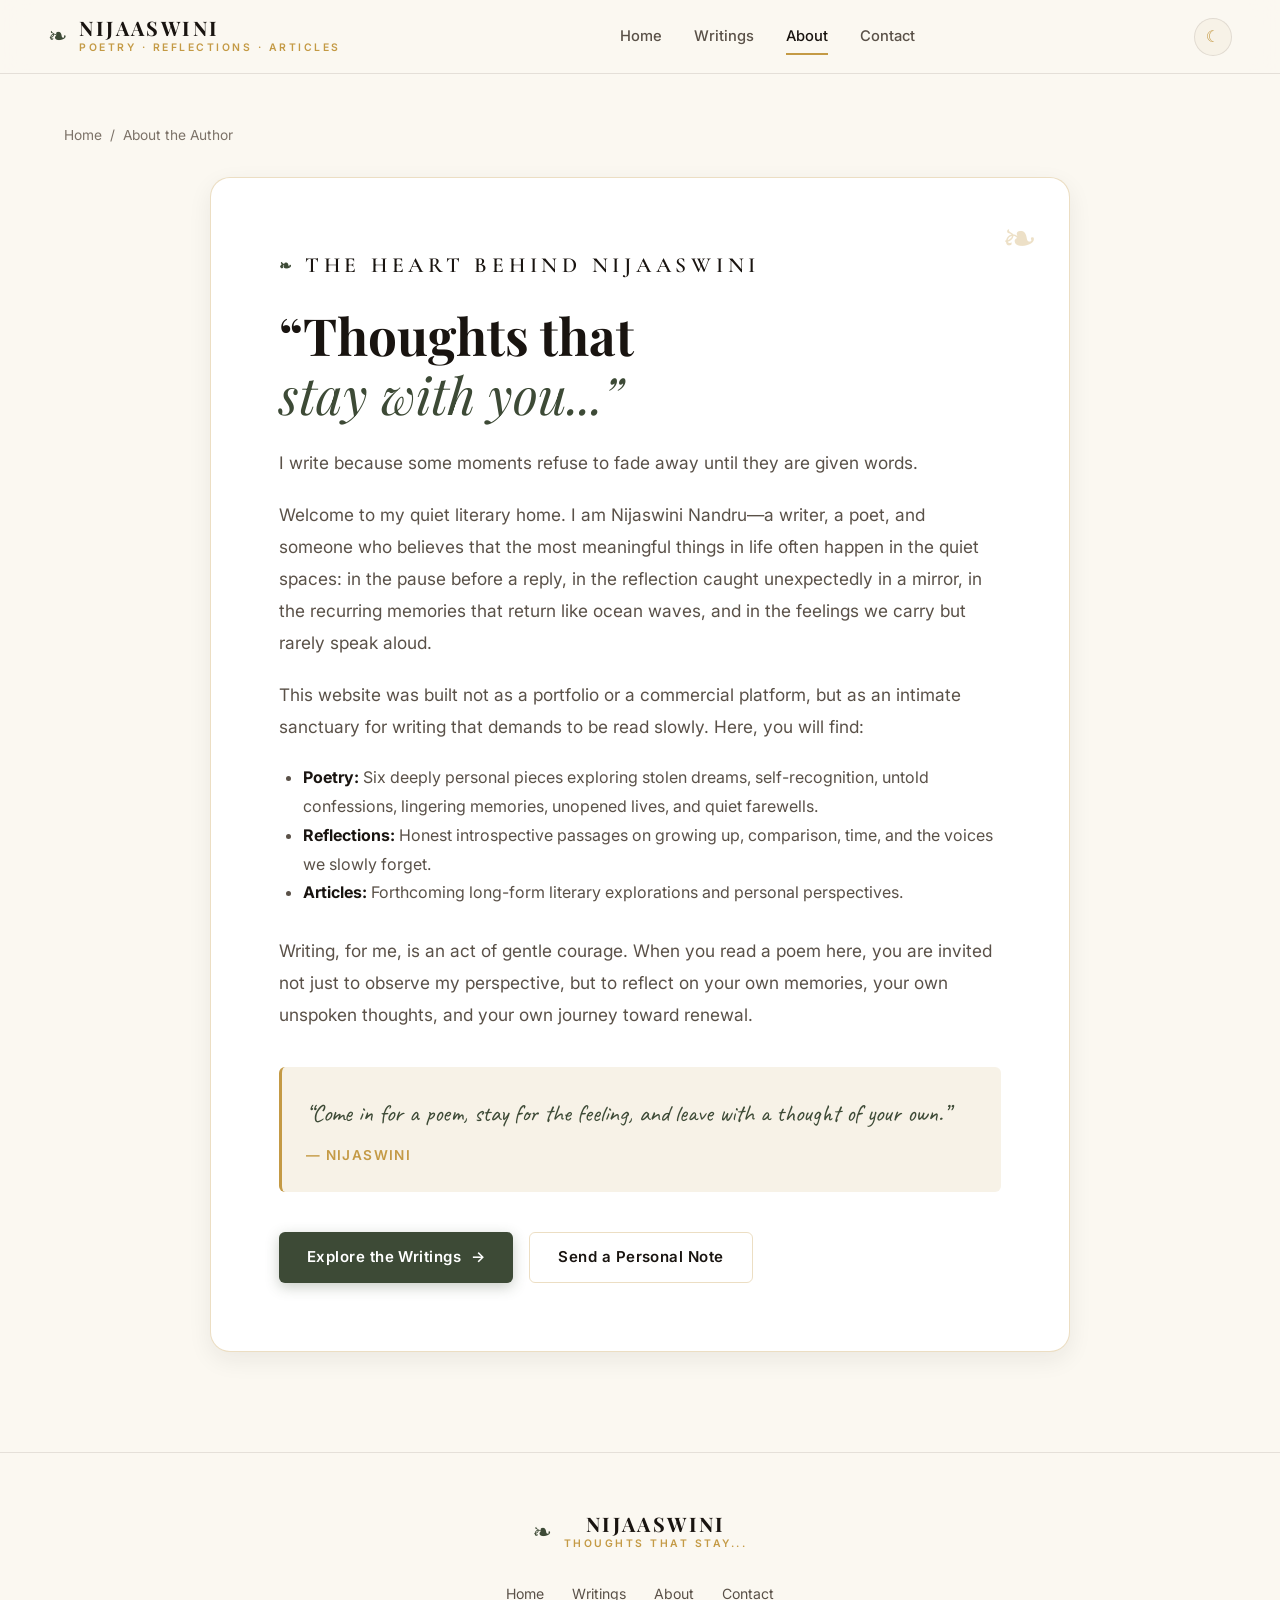
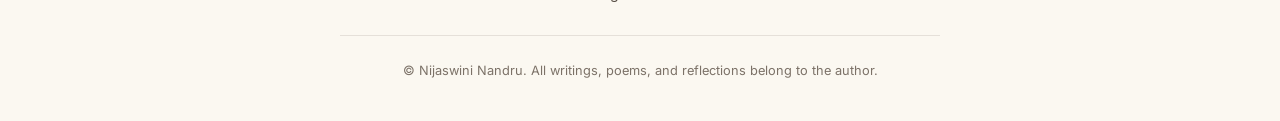
==== about/index.html @ 21acbd2f "Initial launch of NIJAASWINI author website" ====
<!DOCTYPE html>
<html lang="en">
<head>
  <meta charset="utf-8">
  <meta name="viewport" content="width=device-width, initial-scale=1.0">
  <meta name="theme-color" content="#3d4a36">
  <meta name="description" content="About Nijaswini Nandru — Writer, poet, and creator of NIJAASWINI. Thoughts that stay.">
  <title>About the Author — NIJAASWINI</title>

  <link rel="preconnect" href="https://fonts.googleapis.com">
  <link rel="preconnect" href="https://fonts.gstatic.com" crossorigin>
  <link href="https://fonts.googleapis.com/css2?family=Caveat:wght@500;600&family=Cormorant+Garamond:ital,wght@0,400;0,500;0,600;0,700;1,400;1,600&family=Inter:wght@300;400;500;600;700&family=Playfair+Display:ital,wght@0,500;0,600;0,700;1,500;1,600&display=swap" rel="stylesheet">

  <link rel="stylesheet" href="../css/styles.css">
  <style>
/* ==========================================================================
   NIJAASWINI — MASTER LITERARY DESIGN SYSTEM
   Author: Nijaswini Nandru
   "Thoughts that stay..."
   ========================================================================== */

@import url('https://fonts.googleapis.com/css2?family=Caveat:wght@500;600&family=Cormorant+Garamond:ital,wght@0,400;0,500;0,600;0,700;1,400;1,600&family=Inter:wght@300;400;500;600;700&family=Playfair+Display:ital,wght@0,500;0,600;0,700;1,500;1,600&display=swap');

:root {
  /* Warm Literary Palette (Default Light) */
  --bg-page: #fbf8f1;
  --bg-page-tint: #f5efe3;
  --bg-card: #ffffff;
  --bg-card-subtle: #f7f2e7;
  --bg-surface: #ede5d5;
  --bg-glass: rgba(251, 248, 241, 0.88);
  --bg-glass-card: rgba(255, 255, 255, 0.85);

  --color-ink: #221d19;
  --color-ink-headings: #191410;
  --color-ink-muted: #5a5148;
  --color-ink-subtle: #7c7268;

  --color-olive: #3d4a36;
  --color-olive-dark: #2a3325;
  --color-olive-light: #526349;
  --color-olive-soft: rgba(61, 74, 54, 0.08);

  --color-earth: #6b5745;
  --color-earth-soft: rgba(107, 87, 69, 0.1);

  --color-gold: #c49a45;
  --color-gold-bright: #dfb55c;
  --color-gold-soft: rgba(196, 154, 69, 0.16);
  --color-gold-border: rgba(196, 154, 69, 0.38);

  --color-amber: #de7e43;
  --color-amber-soft: rgba(222, 126, 67, 0.12);

  --border-delicate: rgba(90, 81, 72, 0.14);
  --border-gold: rgba(196, 154, 69, 0.32);

  --shadow-sm: 0 2px 8px rgba(34, 29, 25, 0.04);
  --shadow-md: 0 8px 24px rgba(34, 29, 25, 0.07);
  --shadow-lg: 0 16px 40px rgba(34, 29, 25, 0.1);
  --shadow-gold: 0 8px 28px rgba(196, 154, 69, 0.15);

  /* Fonts */
  --font-serif: 'Playfair Display', Georgia, serif;
  --font-editorial: 'Cormorant Garamond', Georgia, serif;
  --font-sans: 'Inter', system-ui, -apple-system, sans-serif;
  --font-script: 'Caveat', cursive;

  /* Layout */
  --max-width: 1200px;
  --max-reading-width: 760px;
  --header-height: 74px;
  --radius-sm: 6px;
  --radius-md: 12px;
  --radius-lg: 20px;
  --radius-full: 9999px;

  --transition-smooth: all 0.28s cubic-bezier(0.16, 1, 0.3, 1);
}

/* Warm Dark Theme (Espresso, Amber & Gold) */
body.dark-mode {
  --bg-page: #151311;
  --bg-page-tint: #1c1815;
  --bg-card: #201b17;
  --bg-card-subtle: #27221d;
  --bg-surface: #2d2722;
  --bg-glass: rgba(21, 19, 17, 0.92);
  --bg-glass-card: rgba(32, 27, 23, 0.9);

  --color-ink: #f0e9dc;
  --color-ink-headings: #fcf8f0;
  --color-ink-muted: #b8ab9a;
  --color-ink-subtle: #948674;

  --color-olive: #687e5b;
  --color-olive-dark: #819b71;
  --color-olive-light: #9ab48b;
  --color-olive-soft: rgba(104, 126, 91, 0.18);

  --color-earth: #b29b86;
  --color-earth-soft: rgba(178, 155, 134, 0.15);

  --color-gold: #dfb55c;
  --color-gold-bright: #ebd082;
  --color-gold-soft: rgba(223, 181, 92, 0.2);
  --color-gold-border: rgba(223, 181, 92, 0.45);

  --color-amber: #e8915b;
  --color-amber-soft: rgba(232, 145, 91, 0.18);

  --border-delicate: rgba(240, 233, 220, 0.1);
  --border-gold: rgba(223, 181, 92, 0.35);

  --shadow-sm: 0 2px 8px rgba(0, 0, 0, 0.35);
  --shadow-md: 0 8px 24px rgba(0, 0, 0, 0.45);
  --shadow-lg: 0 16px 40px rgba(0, 0, 0, 0.6);
  --shadow-gold: 0 8px 28px rgba(223, 181, 92, 0.2);
}

/* Base Reset & Typography */
*, *::before, *::after {
  box-sizing: border-box;
  margin: 0;
  padding: 0;
}

html {
  font-size: 16px;
  scroll-behavior: smooth;
  scroll-padding-top: var(--header-height);
  -webkit-text-size-adjust: 100%;
}

body {
  background-color: var(--bg-page);
  color: var(--color-ink);
  font-family: var(--font-sans);
  line-height: 1.65;
  text-rendering: optimizeLegibility;
  -webkit-font-smoothing: antialiased;
  -moz-osx-font-smoothing: grayscale;
  transition: background-color 0.4s ease, color 0.4s ease;
  overflow-x: hidden;
}

a {
  color: inherit;
  text-decoration: none;
  transition: var(--transition-smooth);
}

img {
  max-width: 100%;
  height: auto;
  display: block;
}

button, input, textarea, select {
  font: inherit;
  color: inherit;
  border: none;
  background: none;
}

/* Skip link for Accessibility */
.skip-link {
  position: absolute;
  top: -60px;
  left: 20px;
  background: var(--color-olive);
  color: #ffffff;
  padding: 10px 18px;
  border-radius: var(--radius-sm);
  z-index: 1000;
  font-weight: 500;
  transition: top 0.2s ease;
}
.skip-link:focus {
  top: 16px;
}

/* Layout Wrappers */
.section-wrap {
  width: 100%;
  max-width: var(--max-width);
  margin-left: auto;
  margin-right: auto;
  padding-left: 24px;
  padding-right: 24px;
}

.reading-wrap {
  max-width: var(--max-reading-width);
  margin-left: auto;
  margin-right: auto;
  padding-left: 20px;
  padding-right: 20px;
}

/* Section Headings */
.section-heading {
  display: flex;
  justify-content: space-between;
  align-items: flex-end;
  margin-bottom: 40px;
  border-bottom: 1px solid var(--border-delicate);
  padding-bottom: 20px;
}

.eyebrow {
  font-size: 0.76rem;
  letter-spacing: 0.22em;
  text-transform: uppercase;
  color: var(--color-gold);
  font-weight: 600;
  margin-bottom: 8px;
  display: flex;
  align-items: center;
  gap: 8px;
}

.eyebrow::before {
  content: "❧";
  font-size: 0.95rem;
  color: var(--color-olive);
}

.section-heading h2 {
  font-family: var(--font-serif);
  font-size: 2.25rem;
  font-weight: 600;
  color: var(--color-ink-headings);
  line-height: 1.2;
}

.section-heading h2 em {
  font-style: italic;
  font-weight: 400;
  color: var(--color-olive);
}

.heading-note {
  font-size: 0.92rem;
  color: var(--color-ink-subtle);
  font-style: italic;
  font-family: var(--font-editorial);
  font-size: 1.15rem;
}

/* ==========================================================================
   SITE HEADER & NAVIGATION
   ========================================================================== */
.site-header {
  position: sticky;
  top: 0;
  left: 0;
  width: 100%;
  height: var(--header-height);
  background: var(--bg-glass);
  backdrop-filter: blur(14px);
  -webkit-backdrop-filter: blur(14px);
  border-bottom: 1px solid var(--border-delicate);
  z-index: 100;
  display: flex;
  align-items: center;
  justify-content: space-between;
  padding: 0 clamp(16px, 4vw, 48px);
  transition: background-color 0.3s ease, border-color 0.3s ease;
}

.wordmark {
  display: flex;
  align-items: center;
  gap: 12px;
  color: var(--color-ink-headings);
}

.wordmark .brand-leaf {
  font-size: 1.45rem;
  color: var(--color-olive);
  line-height: 1;
  transition: transform 0.3s ease;
}

.wordmark:hover .brand-leaf {
  transform: rotate(15deg) scale(1.1);
}

.wordmark-text {
  display: flex;
  flex-direction: column;
}

.wordmark-name {
  font-family: var(--font-serif);
  font-size: 1.25rem;
  letter-spacing: 0.12em;
  font-weight: 700;
  line-height: 1.1;
  color: var(--color-ink-headings);
}

.wordmark-tag {
  font-size: 0.65rem;
  letter-spacing: 0.24em;
  text-transform: uppercase;
  color: var(--color-gold);
  font-weight: 600;
}

.site-nav {
  display: flex;
  align-items: center;
  gap: 32px;
}

.site-nav a {
  font-size: 0.92rem;
  font-weight: 500;
  color: var(--color-ink-muted);
  position: relative;
  padding: 6px 0;
}

.site-nav a::after {
  content: '';
  position: absolute;
  bottom: 0;
  left: 0;
  width: 0;
  height: 2px;
  background: var(--color-gold);
  transition: width 0.25s ease;
}

.site-nav a:hover,
.site-nav a.active {
  color: var(--color-ink-headings);
}

.site-nav a:hover::after,
.site-nav a.active::after {
  width: 100%;
}

.header-tools {
  display: flex;
  align-items: center;
  gap: 14px;
}

.search-box {
  display: flex;
  align-items: center;
  gap: 8px;
  background: var(--bg-card-subtle);
  border: 1px solid var(--border-delicate);
  border-radius: var(--radius-full);
  padding: 6px 14px;
  transition: var(--transition-smooth);
}

.search-box:focus-within {
  border-color: var(--color-gold);
  box-shadow: 0 0 0 3px var(--color-gold-soft);
  background: var(--bg-card);
}

.search-box span {
  font-size: 0.95rem;
  color: var(--color-gold);
}

.search-box input {
  font-size: 0.86rem;
  width: 140px;
  transition: width 0.25s ease;
}

.search-box input:focus {
  width: 190px;
  outline: none;
}

.theme-toggle {
  width: 38px;
  height: 38px;
  border-radius: var(--radius-full);
  display: flex;
  align-items: center;
  justify-content: center;
  background: var(--bg-card-subtle);
  border: 1px solid var(--border-delicate);
  cursor: pointer;
  font-size: 1rem;
  color: var(--color-gold);
  transition: var(--transition-smooth);
}

.theme-toggle:hover {
  background: var(--color-gold-soft);
  border-color: var(--color-gold);
  transform: rotate(20deg);
}

.menu-toggle {
  display: none;
  width: 40px;
  height: 40px;
  border-radius: var(--radius-sm);
  background: var(--bg-card-subtle);
  border: 1px solid var(--border-delicate);
  font-size: 1.25rem;
  color: var(--color-ink-headings);
  cursor: pointer;
}

/* ==========================================================================
   BUTTONS & ACCENTS
   ========================================================================== */
.button {
  display: inline-flex;
  align-items: center;
  justify-content: center;
  gap: 10px;
  padding: 12px 28px;
  font-size: 0.94rem;
  font-weight: 600;
  border-radius: var(--radius-sm);
  cursor: pointer;
  transition: var(--transition-smooth);
  letter-spacing: 0.03em;
}

.button-primary {
  background-color: var(--color-olive);
  color: #ffffff;
  box-shadow: 0 4px 14px rgba(61, 74, 54, 0.28);
}

.button-primary:hover {
  background-color: var(--color-olive-dark);
  box-shadow: 0 6px 20px rgba(61, 74, 54, 0.4);
  transform: translateY(-2px);
  color: #ffffff;
}

.button-secondary {
  background: transparent;
  color: var(--color-ink-headings);
  border: 1px solid var(--border-gold);
}

.button-secondary:hover {
  background: var(--color-gold-soft);
  border-color: var(--color-gold);
  transform: translateY(-2px);
}

.button-light {
  background: #ffffff;
  color: var(--color-ink-headings);
  box-shadow: var(--shadow-md);
}

.button-light:hover {
  background: var(--bg-page-tint);
  transform: translateY(-2px);
}

.text-link {
  display: inline-flex;
  align-items: center;
  gap: 6px;
  font-size: 0.95rem;
  font-weight: 600;
  color: var(--color-olive);
  cursor: pointer;
}

.text-link:hover {
  color: var(--color-gold);
  transform: translateX(3px);
}

/* ==========================================================================
   HERO SECTION & CINEMATIC CHARACTER STAGE
   ========================================================================== */
.hero {
  position: relative;
  min-height: calc(100vh - var(--header-height));
  display: grid;
  grid-template-columns: 1.05fr 0.95fr;
  align-items: center;
  padding: 40px clamp(24px, 5vw, 64px);
  max-width: 1400px;
  margin: 0 auto;
  gap: 40px;
  overflow: hidden;
}

.hero-copy {
  z-index: 10;
  max-width: 620px;
}

.hero-tagline {
  font-family: var(--font-script);
  font-size: 2.2rem;
  color: var(--color-gold);
  line-height: 1.1;
  margin-bottom: 12px;
  display: block;
}

.hero h1 {
  font-family: var(--font-serif);
  font-size: clamp(3rem, 5.5vw, 5rem);
  font-weight: 700;
  line-height: 1.02;
  color: var(--color-ink-headings);
  letter-spacing: -0.015em;
  margin-bottom: 24px;
}

.hero h1 em {
  font-style: italic;
  font-weight: 400;
  color: var(--color-olive);
  display: inline-block;
}

.hero-description {
  font-size: 1.15rem;
  line-height: 1.8;
  color: var(--color-ink-muted);
  margin-bottom: 36px;
  font-family: var(--font-editorial);
  font-size: 1.35rem;
}

.hero-actions {
  display: flex;
  align-items: center;
  gap: 16px;
  margin-bottom: 40px;
  flex-wrap: wrap;
}

.hero-stats {
  display: flex;
  gap: 32px;
  padding-top: 24px;
  border-top: 1px solid var(--border-delicate);
}

.hero-stats span {
  display: flex;
  flex-direction: column;
}

.hero-stats b {
  font-family: var(--font-serif);
  font-size: 1.6rem;
  color: var(--color-olive);
  line-height: 1;
}

.hero-stats small {
  font-size: 0.78rem;
  color: var(--color-ink-subtle);
  letter-spacing: 0.08em;
  text-transform: uppercase;
  margin-top: 4px;
}

/* Character Stage & Canvas Scrubbing Engine */
.hero-visual {
  position: relative;
  width: 100%;
  height: clamp(520px, 75vh, 760px);
  display: flex;
  align-items: center;
  justify-content: center;
  user-select: none;
}

.character-stage {
  position: relative;
  width: 100%;
  height: 100%;
  border-radius: var(--radius-lg);
  overflow: hidden;
  background: radial-gradient(circle at 60% 40%, rgba(223, 181, 92, 0.18) 0%, rgba(61, 74, 54, 0.1) 60%, transparent 85%);
  box-shadow: inset 0 0 0 1px var(--border-gold);
  cursor: ew-resize;
}

.character-canvas {
  position: absolute;
  inset: 0;
  width: 100%;
  height: 100%;
  object-fit: cover;
  pointer-events: none;
}

/* Atmospheric decorative rings behind character */
.stage-halo {
  position: absolute;
  width: 480px;
  height: 480px;
  border-radius: 50%;
  border: 1px dashed var(--color-gold-border);
  top: 50%;
  left: 50%;
  transform: translate(-50%, -50%);
  pointer-events: none;
  animation: slowSpin 120s linear infinite;
}

.stage-halo-inner {
  position: absolute;
  width: 360px;
  height: 360px;
  border-radius: 50%;
  border: 1px solid var(--color-gold-border);
  top: 50%;
  left: 50%;
  transform: translate(-50%, -50%);
  pointer-events: none;
}

@keyframes slowSpin {
  from { transform: translate(-50%, -50%) rotate(0deg); }
  to { transform: translate(-50%, -50%) rotate(360deg); }
}

/* Floating literary note pills */
.floating-note {
  position: absolute;
  background: var(--bg-glass-card);
  backdrop-filter: blur(10px);
  -webkit-backdrop-filter: blur(10px);
  padding: 10px 18px;
  border-radius: var(--radius-md);
  border: 1px solid var(--border-gold);
  font-family: var(--font-script);
  font-size: 1.25rem;
  color: var(--color-ink-headings);
  box-shadow: var(--shadow-md);
  pointer-events: none;
  z-index: 5;
  transition: transform 0.4s ease;
}

.note-top {
  top: 40px;
  right: 20px;
  transform: rotate(2.5deg);
}

.note-bottom {
  bottom: 85px;
  left: 20px;
  font-size: 1.15rem;
  transform: rotate(-2deg);
}

/* Scrubber Telemetry & Controls Pill */
.scrub-telemetry-pill {
  position: absolute;
  bottom: 18px;
  left: 50%;
  transform: translateX(-50%);
  background: rgba(22, 19, 17, 0.88);
  backdrop-filter: blur(12px);
  -webkit-backdrop-filter: blur(12px);
  color: #f0e9dc;
  padding: 8px 16px;
  border-radius: var(--radius-full);
  border: 1px solid rgba(223, 181, 92, 0.4);
  font-size: 0.76rem;
  letter-spacing: 0.05em;
  display: flex;
  align-items: center;
  gap: 14px;
  z-index: 15;
  pointer-events: auto;
  box-shadow: 0 4px 20px rgba(0, 0, 0, 0.3);
  max-width: 95%;
}

.telemetry-indicator {
  display: flex;
  align-items: center;
  gap: 6px;
  color: var(--color-gold-bright);
  font-weight: 600;
}

.telemetry-indicator .pulse-dot {
  width: 7px;
  height: 7px;
  border-radius: 50%;
  background: var(--color-gold-bright);
  box-shadow: 0 0 8px var(--color-gold-bright);
  animation: dotPulse 2s infinite ease-in-out;
}

@keyframes dotPulse {
  0%, 100% { opacity: 0.4; transform: scale(0.9); }
  50% { opacity: 1; transform: scale(1.2); }
}

.telemetry-hint {
  color: #c4b9a8;
  font-size: 0.74rem;
  white-space: nowrap;
}

.telemetry-frame-num {
  font-family: monospace;
  background: rgba(255, 255, 255, 0.1);
  padding: 2px 7px;
  border-radius: 4px;
  color: #ffffff;
}

/* ==========================================================================
   VALUES & ETHOS STRIP
   ========================================================================== */
.values-strip {
  background: var(--bg-card-subtle);
  border-top: 1px solid var(--border-delicate);
  border-bottom: 1px solid var(--border-delicate);
  padding: 28px clamp(24px, 5vw, 64px);
  display: grid;
  grid-template-columns: repeat(3, 1fr) 1.2fr;
  align-items: center;
  gap: 28px;
}

.values-item {
  display: flex;
  align-items: flex-start;
  gap: 14px;
}

.value-icon {
  font-size: 1.4rem;
  color: var(--color-gold);
  line-height: 1;
}

.value-text b {
  display: block;
  font-size: 0.95rem;
  color: var(--color-ink-headings);
  font-weight: 600;
}

.value-text small {
  display: block;
  font-size: 0.82rem;
  color: var(--color-ink-subtle);
  margin-top: 2px;
}

.values-quote {
  font-family: var(--font-script);
  font-size: 1.45rem;
  color: var(--color-olive);
  text-align: right;
  line-height: 1.25;
  border-left: 1px solid var(--border-delicate);
  padding-left: 24px;
}

/* ==========================================================================
   DOORWAYS / CATEGORY CARDS
   ========================================================================== */
.category-section {
  padding-top: 80px;
  padding-bottom: 80px;
}

.category-grid {
  display: grid;
  grid-template-columns: repeat(4, 1fr);
  gap: 24px;
}

.category-card {
  position: relative;
  background: var(--bg-card);
  border: 1px solid var(--border-delicate);
  border-radius: var(--radius-md);
  overflow: hidden;
  box-shadow: var(--shadow-sm);
  display: flex;
  flex-direction: column;
  transition: var(--transition-smooth);
}

.category-card:hover {
  transform: translateY(-6px);
  box-shadow: var(--shadow-md);
  border-color: var(--color-gold-border);
}

.category-photo-wrap {
  width: 100%;
  height: 200px;
  position: relative;
  overflow: hidden;
  background-color: var(--bg-surface);
}

.category-photo {
  width: 100%;
  height: 100%;
  object-fit: cover;
  transition: transform 0.6s cubic-bezier(0.16, 1, 0.3, 1);
}

.category-card:hover .category-photo {
  transform: scale(1.06);
}

.category-info {
  padding: 24px;
  display: flex;
  flex-direction: column;
  flex-grow: 1;
}

.category-order {
  font-size: 0.72rem;
  letter-spacing: 0.18em;
  color: var(--color-gold);
  font-weight: 600;
  text-transform: uppercase;
  margin-bottom: 8px;
}

.category-info h3 {
  font-family: var(--font-serif);
  font-size: 1.4rem;
  color: var(--color-ink-headings);
  margin-bottom: 8px;
}

.category-info p {
  font-size: 0.88rem;
  color: var(--color-ink-muted);
  line-height: 1.55;
  margin-bottom: 20px;
  flex-grow: 1;
}

.category-action {
  font-size: 0.86rem;
  font-weight: 600;
  color: var(--color-olive);
  display: flex;
  align-items: center;
  gap: 6px;
  transition: color 0.2s ease;
}

.category-card:hover .category-action {
  color: var(--color-gold);
}

/* ==========================================================================
   FEATURED POEM SECTION
   ========================================================================== */
.featured-section {
  padding-bottom: 80px;
}

.featured-card {
  display: grid;
  grid-template-columns: 1fr 1.15fr;
  background: var(--bg-card);
  border: 1px solid var(--border-gold);
  border-radius: var(--radius-lg);
  overflow: hidden;
  box-shadow: var(--shadow-md);
}

.featured-visual {
  position: relative;
  min-height: 420px;
  background-color: var(--bg-surface);
  overflow: hidden;
}

.featured-visual img {
  width: 100%;
  height: 100%;
  object-fit: cover;
  transition: transform 0.8s ease;
}

.featured-card:hover .featured-visual img {
  transform: scale(1.04);
}

.featured-stamp {
  position: absolute;
  top: 24px;
  left: 24px;
  background: rgba(22, 19, 17, 0.82);
  color: var(--color-gold-bright);
  padding: 6px 14px;
  border-radius: var(--radius-full);
  font-size: 0.72rem;
  letter-spacing: 0.16em;
  font-weight: 700;
  border: 1px solid rgba(223, 181, 92, 0.4);
  backdrop-filter: blur(8px);
}

.featured-visual-caption {
  position: absolute;
  bottom: 24px;
  left: 24px;
  right: 24px;
  color: #ffffff;
  font-family: var(--font-script);
  font-size: 1.45rem;
  text-shadow: 0 2px 8px rgba(0, 0, 0, 0.7);
}

.featured-content {
  padding: clamp(32px, 5vw, 60px);
  display: flex;
  flex-direction: column;
  justify-content: center;
}

.post-meta {
  font-size: 0.76rem;
  letter-spacing: 0.14em;
  text-transform: uppercase;
  color: var(--color-gold);
  font-weight: 600;
  display: flex;
  align-items: center;
  gap: 8px;
  margin-bottom: 14px;
}

.featured-content h3 {
  font-family: var(--font-serif);
  font-size: clamp(2rem, 3.5vw, 2.8rem);
  color: var(--color-ink-headings);
  line-height: 1.15;
  margin-bottom: 16px;
}

.featured-excerpt {
  font-family: var(--font-editorial);
  font-size: 1.3rem;
  line-height: 1.7;
  color: var(--color-ink-muted);
  font-style: italic;
  margin-bottom: 32px;
}

.featured-footnote {
  margin-top: 20px;
  font-size: 0.82rem;
  color: var(--color-ink-subtle);
  font-style: italic;
}

/* ==========================================================================
   WRITINGS COLLECTION & FILTERING
   ========================================================================== */
.writing-section {
  padding-top: 60px;
  padding-bottom: 100px;
}

.writing-tools {
  display: flex;
  justify-content: space-between;
  align-items: center;
  margin-bottom: 36px;
  gap: 20px;
  flex-wrap: wrap;
}

.filters {
  display: inline-flex;
  background: var(--bg-card-subtle);
  border: 1px solid var(--border-delicate);
  border-radius: var(--radius-full);
  padding: 4px;
  gap: 4px;
}

.filter {
  padding: 8px 22px;
  border-radius: var(--radius-full);
  font-size: 0.88rem;
  font-weight: 500;
  color: var(--color-ink-muted);
  cursor: pointer;
  transition: var(--transition-smooth);
}

.filter:hover {
  color: var(--color-ink-headings);
}

.filter.active {
  background: var(--color-olive);
  color: #ffffff;
  box-shadow: 0 2px 8px rgba(61, 74, 54, 0.25);
}

.writing-count-badge {
  font-size: 0.85rem;
  color: var(--color-ink-subtle);
  font-family: var(--font-editorial);
  font-size: 1.15rem;
}

/* Post Cards Grid */
.post-grid {
  display: grid;
  grid-template-columns: repeat(3, 1fr);
  gap: 30px;
}

.post-card {
  background: var(--bg-card);
  border: 1px solid var(--border-delicate);
  border-radius: var(--radius-md);
  overflow: hidden;
  box-shadow: var(--shadow-sm);
  display: flex;
  flex-direction: column;
  transition: var(--transition-smooth);
}

.post-card:hover {
  transform: translateY(-6px);
  box-shadow: var(--shadow-md);
  border-color: var(--color-gold-border);
}

.post-card-btn {
  text-align: left;
  display: flex;
  flex-direction: column;
  height: 100%;
  cursor: pointer;
  background: none;
  border: none;
  padding: 0;
  width: 100%;
}

.post-art {
  width: 100%;
  height: 220px;
  position: relative;
  overflow: hidden;
  background: var(--bg-surface);
}

.post-art img {
  width: 100%;
  height: 100%;
  object-fit: cover;
  transition: transform 0.6s cubic-bezier(0.16, 1, 0.3, 1);
}

.post-card:hover .post-art img {
  transform: scale(1.06);
}

.post-art-number {
  position: absolute;
  top: 14px;
  left: 14px;
  font-family: monospace;
  font-size: 0.74rem;
  font-weight: 700;
  background: rgba(22, 19, 17, 0.78);
  color: var(--color-gold-bright);
  padding: 3px 8px;
  border-radius: 4px;
  backdrop-filter: blur(6px);
}

.post-art-category {
  position: absolute;
  top: 14px;
  right: 14px;
  font-size: 0.68rem;
  letter-spacing: 0.12em;
  text-transform: uppercase;
  background: rgba(22, 19, 17, 0.78);
  color: #ffffff;
  padding: 3px 9px;
  border-radius: var(--radius-full);
  backdrop-filter: blur(6px);
}

.post-card-content {
  padding: 24px;
  display: flex;
  flex-direction: column;
  flex-grow: 1;
}

.post-card-content h3 {
  font-family: var(--font-serif);
  font-size: 1.45rem;
  color: var(--color-ink-headings);
  margin-bottom: 10px;
  line-height: 1.25;
}

.post-excerpt {
  font-size: 0.92rem;
  color: var(--color-ink-muted);
  line-height: 1.6;
  margin-bottom: 24px;
  flex-grow: 1;
}

.card-read-action {
  font-size: 0.88rem;
  font-weight: 600;
  color: var(--color-olive);
  display: flex;
  align-items: center;
  gap: 6px;
  transition: color 0.2s ease;
}

.post-card:hover .card-read-action {
  color: var(--color-gold);
}

/* Empty State / Notice Card */
.empty-state {
  text-align: center;
  padding: 60px 20px;
  background: var(--bg-card-subtle);
  border: 1px dashed var(--border-gold);
  border-radius: var(--radius-md);
  margin: 30px 0;
}

.empty-state h4 {
  font-family: var(--font-serif);
  font-size: 1.6rem;
  color: var(--color-ink-headings);
  margin-bottom: 12px;
}

.empty-state p {
  color: var(--color-ink-muted);
  max-width: 520px;
  margin: 0 auto;
}

/* Placeholder card for Renewal or Articles */
.placeholder-card {
  border: 1px dashed var(--color-gold-border);
  background: var(--bg-card-subtle);
  padding: 36px 28px;
  border-radius: var(--radius-md);
  text-align: center;
  display: flex;
  flex-direction: column;
  align-items: center;
  justify-content: center;
  min-height: 320px;
}

.placeholder-badge {
  font-size: 0.72rem;
  letter-spacing: 0.16em;
  text-transform: uppercase;
  background: var(--color-gold-soft);
  color: var(--color-gold);
  border: 1px solid var(--color-gold-border);
  padding: 4px 12px;
  border-radius: var(--radius-full);
  font-weight: 600;
  margin-bottom: 16px;
}

.placeholder-card h3 {
  font-family: var(--font-serif);
  font-size: 1.5rem;
  color: var(--color-ink-headings);
  margin-bottom: 10px;
}

.placeholder-card p {
  font-size: 0.92rem;
  color: var(--color-ink-muted);
  max-width: 420px;
  line-height: 1.6;
}

/* ==========================================================================
   QUOTE BAND / LITERARY RESPITE
   ========================================================================== */
.quote-band {
  position: relative;
  background: var(--color-olive-dark);
  color: #fbf8f1;
  padding: 90px clamp(24px, 5vw, 64px);
  text-align: center;
  overflow: hidden;
}

.quote-band::before {
  content: "“";
  position: absolute;
  top: -40px;
  left: 50%;
  transform: translateX(-50%);
  font-family: var(--font-serif);
  font-size: 16rem;
  color: rgba(255, 255, 255, 0.04);
  line-height: 1;
  pointer-events: none;
}

.quote-band blockquote {
  font-family: var(--font-editorial);
  font-size: clamp(1.8rem, 3.2vw, 2.7rem);
  line-height: 1.4;
  font-style: italic;
  max-width: 820px;
  margin: 0 auto 24px;
}

.quote-band cite {
  font-size: 0.92rem;
  letter-spacing: 0.15em;
  text-transform: uppercase;
  color: var(--color-gold-bright);
  font-style: normal;
  font-weight: 500;
}

/* ==========================================================================
   ABOUT THE AUTHOR (HOMEPAGE SECTION & STANDALONE PAGE)
   ========================================================================== */
.about-section {
  padding-top: 100px;
  padding-bottom: 100px;
}

.about-grid,
.about-card {
  display: block;
  max-width: 860px;
  margin: 0 auto;
  background: var(--bg-card);
  padding: clamp(36px, 6vw, 68px);
  border-radius: var(--radius-lg);
  border: 1px solid var(--border-gold);
  box-shadow: var(--shadow-md);
  position: relative;
  overflow: hidden;
}

.about-card::after,
.about-grid::after {
  content: "❧";
  position: absolute;
  top: 24px;
  right: 32px;
  font-family: var(--font-serif);
  font-size: 2.6rem;
  color: var(--color-gold);
  opacity: 0.3;
  pointer-events: none;
}

.about-visual {
  position: relative;
}

.about-photo-frame {
  position: relative;
  max-width: 480px;
  width: 100%;
  aspect-ratio: 3 / 4;
  margin: 0 auto;
  border-radius: var(--radius-lg);
  overflow: hidden;
  box-shadow: var(--shadow-lg);
  border: 1px solid var(--border-gold);
}

.about-photo-frame img {
  width: 100%;
  height: 100%;
  object-fit: cover;
  object-position: center top;
  display: block;
}

.about-photo-caption {
  position: absolute;
  bottom: 20px;
  right: 20px;
  background: var(--bg-glass-card);
  backdrop-filter: blur(8px);
  padding: 6px 16px;
  border-radius: var(--radius-full);
  font-family: var(--font-script);
  font-size: 1.25rem;
  color: var(--color-ink-headings);
  border: 1px solid var(--border-gold);
}

.about-copy h2 {
  font-family: var(--font-serif);
  font-size: clamp(2.4rem, 4vw, 3.2rem);
  line-height: 1.15;
  color: var(--color-ink-headings);
  margin-bottom: 24px;
}

.about-copy h2 em {
  font-style: italic;
  font-weight: 400;
  color: var(--color-olive);
}

.about-copy p {
  font-size: 1.08rem;
  line-height: 1.85;
  color: var(--color-ink-muted);
  margin-bottom: 20px;
}

.about-copy p:first-of-type {
  font-family: var(--font-editorial);
  font-size: 1.35rem;
  color: var(--color-ink-headings);
}

/* ==========================================================================
   CONTACT SECTION & FORM
   ========================================================================== */
.contact-section {
  padding-top: 80px;
  padding-bottom: 100px;
  background: var(--bg-card-subtle);
  border-top: 1px solid var(--border-delicate);
}

.contact-inner {
  max-width: 720px;
  margin: 0 auto;
  text-align: center;
}

.contact-inner h2 {
  font-family: var(--font-serif);
  font-size: 2.8rem;
  color: var(--color-ink-headings);
  margin-bottom: 16px;
}

.contact-inner h2 em {
  font-style: italic;
  font-weight: 400;
  color: var(--color-olive);
}

.contact-inner p {
  font-size: 1.1rem;
  color: var(--color-ink-muted);
  margin-bottom: 36px;
}

.contact-form {
  background: var(--bg-card);
  border: 1px solid var(--border-delicate);
  border-radius: var(--radius-lg);
  padding: clamp(24px, 5vw, 44px);
  text-align: left;
  box-shadow: var(--shadow-md);
}

.form-group {
  margin-bottom: 22px;
}

.form-group label {
  display: block;
  font-size: 0.84rem;
  font-weight: 600;
  letter-spacing: 0.05em;
  color: var(--color-ink-headings);
  margin-bottom: 8px;
}

.form-group input,
.form-group select,
.form-group textarea {
  width: 100%;
  padding: 12px 16px;
  background: var(--bg-page);
  border: 1px solid var(--border-delicate);
  border-radius: var(--radius-sm);
  color: var(--color-ink);
  transition: var(--transition-smooth);
}

.form-group input:focus,
.form-group select:focus,
.form-group textarea:focus {
  outline: none;
  border-color: var(--color-gold);
  box-shadow: 0 0 0 3px var(--color-gold-soft);
  background: var(--bg-card);
}

.form-helper {
  font-size: 0.78rem;
  color: var(--color-ink-subtle);
  margin-top: 6px;
}

.form-status-msg {
  padding: 14px 18px;
  border-radius: var(--radius-sm);
  margin-top: 20px;
  font-size: 0.92rem;
  display: none;
}

.form-status-msg.status-success {
  display: block;
  background: rgba(61, 74, 54, 0.12);
  color: var(--color-olive-dark);
  border: 1px solid var(--color-olive);
}

.form-status-msg.status-error {
  display: block;
  background: rgba(222, 126, 67, 0.12);
  color: var(--color-amber);
  border: 1px solid var(--color-amber);
}

/* ==========================================================================
   FOOTER
   ========================================================================== */
.site-footer {
  background: var(--bg-page);
  border-top: 1px solid var(--border-delicate);
  padding: 60px clamp(24px, 5vw, 64px) 40px;
  display: flex;
  flex-direction: column;
  align-items: center;
  text-align: center;
  gap: 20px;
}

.footer-nav {
  display: flex;
  gap: 28px;
  margin: 10px 0;
}

.footer-nav a {
  font-size: 0.88rem;
  color: var(--color-ink-muted);
}

.footer-nav a:hover {
  color: var(--color-gold);
}

.footer-copyright {
  font-size: 0.8rem;
  color: var(--color-ink-subtle);
  border-top: 1px solid var(--border-delicate);
  padding-top: 24px;
  width: 100%;
  max-width: 600px;
}

/* ==========================================================================
   DEDICATED READING VIEW & MODAL READER
   ========================================================================== */
.reader-modal {
  width: min(920px, 94vw);
  max-height: 90vh;
  margin: auto;
  border: 1px solid var(--border-gold);
  border-radius: var(--radius-lg);
  background: var(--bg-card);
  color: var(--color-ink);
  box-shadow: 0 25px 70px rgba(0, 0, 0, 0.45);
  padding: 0;
  overflow: hidden;
}

.reader-modal::backdrop {
  background: rgba(18, 15, 13, 0.75);
  backdrop-filter: blur(8px);
}

.reader-header {
  position: sticky;
  top: 0;
  background: var(--bg-glass);
  backdrop-filter: blur(12px);
  -webkit-backdrop-filter: blur(12px);
  border-bottom: 1px solid var(--border-delicate);
  display: flex;
  justify-content: space-between;
  align-items: center;
  padding: 14px 28px;
  z-index: 10;
}

.reader-brand {
  font-family: var(--font-serif);
  font-size: 0.95rem;
  letter-spacing: 0.1em;
  color: var(--color-gold);
  font-weight: 700;
}

.reader-close-btn {
  width: 34px;
  height: 34px;
  border-radius: 50%;
  background: var(--bg-card-subtle);
  border: 1px solid var(--border-delicate);
  color: var(--color-ink);
  display: flex;
  align-items: center;
  justify-content: center;
  cursor: pointer;
  font-size: 1.1rem;
  transition: var(--transition-smooth);
}

.reader-close-btn:hover {
  background: var(--color-gold-soft);
  color: var(--color-gold);
  transform: rotate(90deg);
}

.reader-body {
  padding: 40px clamp(24px, 6vw, 64px) 60px;
  overflow-y: auto;
  max-height: calc(90vh - 65px);
}

.reader-hero-visual {
  width: 100%;
  height: 280px;
  border-radius: var(--radius-md);
  overflow: hidden;
  margin-bottom: 32px;
  position: relative;
}

.reader-hero-visual img {
  width: 100%;
  height: 100%;
  object-fit: cover;
}

.reader-title {
  font-family: var(--font-serif);
  font-size: clamp(2.2rem, 4vw, 3.2rem);
  line-height: 1.15;
  color: var(--color-ink-headings);
  margin-bottom: 12px;
}

.reader-lead {
  font-family: var(--font-editorial);
  font-size: 1.35rem;
  font-style: italic;
  color: var(--color-ink-muted);
  line-height: 1.6;
  margin-bottom: 32px;
  padding-bottom: 24px;
  border-bottom: 1px solid var(--border-delicate);
}

/* POEM TEXT — Exact Stanza Preservation */
.poem-container {
  margin: 36px 0;
  font-family: var(--font-editorial);
  font-size: 1.42rem;
  line-height: 1.85;
  color: var(--color-ink-headings);
}

.poem-stanza {
  margin-bottom: 2.2rem;
  white-space: pre-line;
}

/* BEHIND THE LINES (AUTHOR INTERPRETATION) */
.behind-the-lines {
  margin-top: 54px;
  background: var(--bg-card-subtle);
  border: 1px solid var(--border-gold);
  border-radius: var(--radius-md);
  padding: 36px clamp(20px, 4vw, 40px);
  position: relative;
}

.behind-kicker {
  font-size: 0.74rem;
  letter-spacing: 0.2em;
  text-transform: uppercase;
  color: var(--color-gold);
  font-weight: 700;
  margin-bottom: 8px;
  display: flex;
  align-items: center;
  gap: 8px;
}

.behind-kicker::before {
  content: "✦";
  color: var(--color-gold);
}

.behind-the-lines h3 {
  font-family: var(--font-serif);
  font-size: 1.6rem;
  color: var(--color-ink-headings);
  margin-bottom: 18px;
}

.behind-copy p {
  font-size: 1.04rem;
  line-height: 1.8;
  color: var(--color-ink-muted);
  margin-bottom: 16px;
}

.reflection-prompt-box {
  margin-top: 28px;
  padding: 20px;
  background: var(--bg-card);
  border-left: 3px solid var(--color-gold);
  border-radius: var(--radius-sm);
}

.reflection-prompt-box b {
  display: block;
  font-size: 0.8rem;
  letter-spacing: 0.12em;
  text-transform: uppercase;
  color: var(--color-gold);
  margin-bottom: 6px;
}

.reflection-prompt-box p {
  font-family: var(--font-editorial);
  font-size: 1.25rem;
  font-style: italic;
  color: var(--color-ink-headings);
  line-height: 1.5;
  margin-bottom: 0;
}

.reader-actions {
  display: flex;
  align-items: center;
  justify-content: space-between;
  margin-top: 48px;
  padding-top: 24px;
  border-top: 1px solid var(--border-delicate);
  flex-wrap: wrap;
  gap: 16px;
}

.reader-nav-links {
  display: flex;
  gap: 20px;
}

/* ==========================================================================
   STANDALONE READING PAGES (writings/the-last-dream.html etc.)
   ========================================================================== */
.standalone-reading-page {
  padding: 50px 0 100px;
}

.breadcrumb {
  display: flex;
  align-items: center;
  gap: 8px;
  font-size: 0.86rem;
  color: var(--color-ink-subtle);
  margin-bottom: 30px;
}

.breadcrumb a:hover {
  color: var(--color-gold);
}

.standalone-hero-visual {
  width: 100%;
  height: clamp(300px, 45vh, 460px);
  border-radius: var(--radius-lg);
  overflow: hidden;
  margin-bottom: 40px;
  border: 1px solid var(--border-gold);
  box-shadow: var(--shadow-md);
}

.standalone-hero-visual img {
  width: 100%;
  height: 100%;
  object-fit: cover;
}

/* ==========================================================================
   RESPONSIVE MEDIA QUERIES
   ========================================================================== */
@media (max-width: 1024px) {
  .hero {
    grid-template-columns: 1fr;
    padding-top: 30px;
    gap: 30px;
    text-align: center;
  }

  .hero-copy {
    max-width: 100%;
    margin: 0 auto;
    display: flex;
    flex-direction: column;
    align-items: center;
  }

  .hero-stats {
    justify-content: center;
  }

  .hero-visual {
    height: 520px;
    max-width: 500px;
    margin: 0 auto;
  }

  .values-strip {
    grid-template-columns: repeat(2, 1fr);
  }

  .values-quote {
    grid-column: span 2;
    text-align: center;
    border-left: none;
    border-top: 1px solid var(--border-delicate);
    padding-top: 18px;
    padding-left: 0;
  }

  .category-grid {
    grid-template-columns: repeat(2, 1fr);
  }

  .post-grid {
    grid-template-columns: repeat(2, 1fr);
  }

  .about-grid {
    grid-template-columns: 1fr;
    gap: 40px;
  }
}

@media (max-width: 768px) {
  :root {
    --header-height: 64px;
  }

  .menu-toggle {
    display: flex;
    align-items: center;
    justify-content: center;
  }

  .site-nav {
    position: fixed;
    top: var(--header-height);
    left: 0;
    width: 100%;
    background: var(--bg-glass);
    backdrop-filter: blur(20px);
    -webkit-backdrop-filter: blur(20px);
    border-bottom: 1px solid var(--border-delicate);
    flex-direction: column;
    padding: 24px;
    gap: 20px;
    transform: translateY(-120%);
    opacity: 0;
    pointer-events: none;
    transition: var(--transition-smooth);
    z-index: 99;
  }

  .site-nav.nav-open {
    transform: translateY(0);
    opacity: 1;
    pointer-events: auto;
  }

  .header-search {
    display: none;
  }

  .featured-card {
    grid-template-columns: 1fr;
  }

  .featured-visual {
    min-height: 280px;
  }

  .category-grid {
    grid-template-columns: 1fr;
  }

  .post-grid {
    grid-template-columns: 1fr;
  }

  .hero-visual {
    height: 440px;
  }

  .note-top, .note-bottom {
    display: none;
  }

  .values-strip {
    grid-template-columns: 1fr;
    gap: 20px;
  }

  .values-quote {
    grid-column: span 1;
  }

  .section-heading {
    flex-direction: column;
    align-items: flex-start;
    gap: 8px;
  }
}

/* Reduced Motion */
@media (prefers-reduced-motion: reduce) {
  *, *::before, *::after {
    animation-duration: 0.01ms !important;
    animation-iteration-count: 1 !important;
    transition-duration: 0.01ms !important;
    scroll-behavior: auto !important;
  }
}


/* Fallbacks for missing or unextracted assets */
.category-photo-wrap {
  background: radial-gradient(circle at 50% 50%, rgba(223, 181, 92, 0.25) 0%, rgba(61, 74, 54, 0.5) 100%), #2c3627;
  display: flex;
  align-items: center;
  justify-content: center;
}
.category-photo-wrap::before {
  content: "❧";
  font-size: 3rem;
  color: var(--color-gold-bright);
  opacity: 0.6;
  position: absolute;
}

.post-art {
  background: radial-gradient(circle at 60% 40%, rgba(223, 181, 92, 0.22) 0%, rgba(61, 74, 54, 0.4) 100%), #2c3627;
  display: flex;
  align-items: center;
  justify-content: center;
}
.post-art::before {
  content: "✦";
  font-size: 2.5rem;
  color: var(--color-gold-bright);
  opacity: 0.5;
  position: absolute;
}

.featured-visual {
  background: radial-gradient(circle at 50% 50%, rgba(223, 181, 92, 0.28) 0%, rgba(42, 51, 37, 0.7) 100%), #2a3325;
}

.character-stage {
  background: radial-gradient(circle at 60% 40%, rgba(223, 181, 92, 0.28) 0%, rgba(61, 74, 54, 0.2) 60%, rgba(22, 19, 17, 0.95) 100%), #1c1815;
}

.about-photo-frame {
  background: radial-gradient(circle at 50% 50%, rgba(223, 181, 92, 0.2) 0%, rgba(61, 74, 54, 0.3) 100%), #2c3627;
}

img {
  transition: opacity 0.3s ease;
}
  </style>
  <script>
    document.addEventListener('DOMContentLoaded', () => {
      const savedTheme = localStorage.getItem('nijaaswini-theme');
      if (savedTheme === 'dark') {
        document.body.classList.add('dark-mode');
        const btn = document.getElementById('themeToggle');
        if (btn) btn.textContent = '☼';
      }
      const themeToggle = document.getElementById('themeToggle');
      if (themeToggle) {
        themeToggle.addEventListener('click', () => {
          const isDark = document.body.classList.toggle('dark-mode');
          themeToggle.textContent = isDark ? '☼' : '☾';
          localStorage.setItem('nijaaswini-theme', isDark ? 'dark' : 'light');
        });
      }
      const menuToggle = document.getElementById('menuToggle');
      const siteNav = document.getElementById('siteNav');
      if (menuToggle && siteNav) {
        menuToggle.addEventListener('click', () => {
          const isExpanded = menuToggle.getAttribute('aria-expanded') === 'true';
          menuToggle.setAttribute('aria-expanded', String(!isExpanded));
          siteNav.classList.toggle('nav-open', !isExpanded);
        });
      }
    });
  </script>
</head>
<body>
  <a class="skip-link" href="#main-content">Skip to content</a>

  <header class="site-header">
    <a class="wordmark" href="../index.html" aria-label="NIJAASWINI Homepage">
      <span class="brand-leaf">❧</span>
      <div class="wordmark-text">
        <span class="wordmark-name">NIJAASWINI</span>
        <span class="wordmark-tag">Poetry · Reflections · Articles</span>
      </div>
    </a>

    <nav class="site-nav" id="siteNav" aria-label="Main navigation">
      <a href="../index.html">Home</a>
      <a href="../writings/index.html">Writings</a>
      <a href="index.html" class="active">About</a>
      <a href="../contact/index.html">Contact</a>
    </nav>

    <div class="header-tools">
      <button class="theme-toggle" id="themeToggle" aria-label="Toggle color theme" title="Toggle warm dark/light theme">☾</button>
      <button class="menu-toggle" id="menuToggle" aria-expanded="false" aria-controls="siteNav" aria-label="Open mobile navigation">☰</button>
    </div>
  </header>

  <main id="main-content" class="section-wrap" style="padding-top: 50px; padding-bottom: 100px;">
    <!-- Breadcrumb -->
    <nav class="breadcrumb" aria-label="Breadcrumb">
      <a href="../index.html">Home</a>
      <span>/</span>
      <span>About the Author</span>
    </nav>

    <div class="about-grid" style="margin-top: 30px;">
      <div class="about-copy">
        <p class="eyebrow">The Heart Behind NIJAASWINI</p>
        <h2>“Thoughts that<br><em>stay with you...”</em></h2>
        
        <p>
          I write because some moments refuse to fade away until they are given words.
        </p>

        <p>
          Welcome to my quiet literary home. I am Nijaswini Nandru—a writer, a poet, and someone who believes that the most meaningful things in life often happen in the quiet spaces: in the pause before a reply, in the reflection caught unexpectedly in a mirror, in the recurring memories that return like ocean waves, and in the feelings we carry but rarely speak aloud.
        </p>

        <p>
          This website was built not as a portfolio or a commercial platform, but as an intimate sanctuary for writing that demands to be read slowly. Here, you will find:
        </p>

        <ul style="margin: 20px 0 28px 24px; color: var(--color-ink-muted); line-height: 1.8;">
          <li><strong style="color: var(--color-ink-headings);">Poetry:</strong> Six deeply personal pieces exploring stolen dreams, self-recognition, untold confessions, lingering memories, unopened lives, and quiet farewells.</li>
          <li><strong style="color: var(--color-ink-headings);">Reflections:</strong> Honest introspective passages on growing up, comparison, time, and the voices we slowly forget.</li>
          <li><strong style="color: var(--color-ink-headings);">Articles:</strong> Forthcoming long-form literary explorations and personal perspectives.</li>
        </ul>

        <p>
          Writing, for me, is an act of gentle courage. When you read a poem here, you are invited not just to observe my perspective, but to reflect on your own memories, your own unspoken thoughts, and your own journey toward renewal.
        </p>

        <div style="margin-top: 36px; padding: 24px; background: var(--bg-card-subtle); border-left: 3px solid var(--color-gold); border-radius: var(--radius-sm);">
          <p style="font-family: var(--font-script); font-size: 1.5rem; color: var(--color-olive); margin-bottom: 6px;">
            “Come in for a poem, stay for the feeling, and leave with a thought of your own.”
          </p>
          <span style="font-size: 0.85rem; letter-spacing: 0.1em; text-transform: uppercase; color: var(--color-gold); font-weight: 600;">— Nijaswini</span>
        </div>

        <div style="margin-top: 40px; display: flex; gap: 16px; flex-wrap: wrap;">
          <a class="button button-primary" href="../writings/index.html">
            Explore the Writings <span>→</span>
          </a>
          <a class="button button-secondary" href="../contact/index.html">
            Send a Personal Note
          </a>
        </div>
      </div>
    </div>
  </main>

  <footer class="site-footer">
    <a class="wordmark" href="../index.html" aria-label="NIJAASWINI">
      <span class="brand-leaf">❧</span>
      <div class="wordmark-text">
        <span class="wordmark-name">NIJAASWINI</span>
        <span class="wordmark-tag">Thoughts that stay...</span>
      </div>
    </a>

    <nav class="footer-nav" aria-label="Footer Navigation">
      <a href="../index.html">Home</a>
      <a href="../writings/index.html">Writings</a>
      <a href="index.html">About</a>
      <a href="../contact/index.html">Contact</a>
    </nav>

    <div class="footer-copyright">
      <p>© <span id="currentYear"></span> Nijaswini Nandru. All writings, poems, and reflections belong to the author.</p>
    </div>
  </footer>
</body>
</html>
---- css/styles.css ----
/* ==========================================================================
   NIJAASWINI — MASTER LITERARY DESIGN SYSTEM
   Author: Nijaswini Nandru
   "Thoughts that stay..."
   ========================================================================== */

@import url('https://fonts.googleapis.com/css2?family=Caveat:wght@500;600&family=Cormorant+Garamond:ital,wght@0,400;0,500;0,600;0,700;1,400;1,600&family=Inter:wght@300;400;500;600;700&family=Playfair+Display:ital,wght@0,500;0,600;0,700;1,500;1,600&display=swap');

:root {
  /* Warm Literary Palette (Default Light) */
  --bg-page: #fbf8f1;
  --bg-page-tint: #f5efe3;
  --bg-card: #ffffff;
  --bg-card-subtle: #f7f2e7;
  --bg-surface: #ede5d5;
  --bg-glass: rgba(251, 248, 241, 0.88);
  --bg-glass-card: rgba(255, 255, 255, 0.85);

  --color-ink: #221d19;
  --color-ink-headings: #191410;
  --color-ink-muted: #5a5148;
  --color-ink-subtle: #7c7268;

  --color-olive: #3d4a36;
  --color-olive-dark: #2a3325;
  --color-olive-light: #526349;
  --color-olive-soft: rgba(61, 74, 54, 0.08);

  --color-earth: #6b5745;
  --color-earth-soft: rgba(107, 87, 69, 0.1);

  --color-gold: #c49a45;
  --color-gold-bright: #dfb55c;
  --color-gold-soft: rgba(196, 154, 69, 0.16);
  --color-gold-border: rgba(196, 154, 69, 0.38);

  --color-amber: #de7e43;
  --color-amber-soft: rgba(222, 126, 67, 0.12);

  --border-delicate: rgba(90, 81, 72, 0.14);
  --border-gold: rgba(196, 154, 69, 0.32);

  --shadow-sm: 0 2px 8px rgba(34, 29, 25, 0.04);
  --shadow-md: 0 8px 24px rgba(34, 29, 25, 0.07);
  --shadow-lg: 0 16px 40px rgba(34, 29, 25, 0.1);
  --shadow-gold: 0 8px 28px rgba(196, 154, 69, 0.15);

  /* Fonts */
  --font-serif: 'Playfair Display', Georgia, serif;
  --font-editorial: 'Cormorant Garamond', Georgia, serif;
  --font-sans: 'Inter', system-ui, -apple-system, sans-serif;
  --font-script: 'Caveat', cursive;

  /* Layout */
  --max-width: 1200px;
  --max-reading-width: 760px;
  --header-height: 74px;
  --radius-sm: 6px;
  --radius-md: 12px;
  --radius-lg: 20px;
  --radius-full: 9999px;

  --transition-smooth: all 0.28s cubic-bezier(0.16, 1, 0.3, 1);
}

/* Warm Dark Theme (Espresso, Amber & Gold) */
body.dark-mode {
  --bg-page: #151311;
  --bg-page-tint: #1c1815;
  --bg-card: #201b17;
  --bg-card-subtle: #27221d;
  --bg-surface: #2d2722;
  --bg-glass: rgba(21, 19, 17, 0.92);
  --bg-glass-card: rgba(32, 27, 23, 0.9);

  --color-ink: #f0e9dc;
  --color-ink-headings: #fcf8f0;
  --color-ink-muted: #b8ab9a;
  --color-ink-subtle: #948674;

  --color-olive: #687e5b;
  --color-olive-dark: #819b71;
  --color-olive-light: #9ab48b;
  --color-olive-soft: rgba(104, 126, 91, 0.18);

  --color-earth: #b29b86;
  --color-earth-soft: rgba(178, 155, 134, 0.15);

  --color-gold: #dfb55c;
  --color-gold-bright: #ebd082;
  --color-gold-soft: rgba(223, 181, 92, 0.2);
  --color-gold-border: rgba(223, 181, 92, 0.45);

  --color-amber: #e8915b;
  --color-amber-soft: rgba(232, 145, 91, 0.18);

  --border-delicate: rgba(240, 233, 220, 0.1);
  --border-gold: rgba(223, 181, 92, 0.35);

  --shadow-sm: 0 2px 8px rgba(0, 0, 0, 0.35);
  --shadow-md: 0 8px 24px rgba(0, 0, 0, 0.45);
  --shadow-lg: 0 16px 40px rgba(0, 0, 0, 0.6);
  --shadow-gold: 0 8px 28px rgba(223, 181, 92, 0.2);
}

/* Base Reset & Typography */
*, *::before, *::after {
  box-sizing: border-box;
  margin: 0;
  padding: 0;
}

html {
  font-size: 16px;
  scroll-behavior: smooth;
  scroll-padding-top: var(--header-height);
  -webkit-text-size-adjust: 100%;
}

body {
  background-color: var(--bg-page);
  color: var(--color-ink);
  font-family: var(--font-sans);
  line-height: 1.65;
  text-rendering: optimizeLegibility;
  -webkit-font-smoothing: antialiased;
  -moz-osx-font-smoothing: grayscale;
  transition: background-color 0.4s ease, color 0.4s ease;
  overflow-x: hidden;
}

a {
  color: inherit;
  text-decoration: none;
  transition: var(--transition-smooth);
}

img {
  max-width: 100%;
  height: auto;
  display: block;
}

button, input, textarea, select {
  font: inherit;
  color: inherit;
  border: none;
  background: none;
}

/* Skip link for Accessibility */
.skip-link {
  position: absolute;
  top: -60px;
  left: 20px;
  background: var(--color-olive);
  color: #ffffff;
  padding: 10px 18px;
  border-radius: var(--radius-sm);
  z-index: 1000;
  font-weight: 500;
  transition: top 0.2s ease;
}
.skip-link:focus {
  top: 16px;
}

/* Layout Wrappers */
.section-wrap {
  width: 100%;
  max-width: var(--max-width);
  margin-left: auto;
  margin-right: auto;
  padding-left: 24px;
  padding-right: 24px;
}

.reading-wrap {
  max-width: var(--max-reading-width);
  margin-left: auto;
  margin-right: auto;
  padding-left: 20px;
  padding-right: 20px;
}

/* Section Headings */
.section-heading {
  display: flex;
  justify-content: space-between;
  align-items: flex-end;
  margin-bottom: 40px;
  border-bottom: 1px solid var(--border-delicate);
  padding-bottom: 20px;
}

.eyebrow {
  font-size: 0.76rem;
  letter-spacing: 0.22em;
  text-transform: uppercase;
  color: var(--color-gold);
  font-weight: 600;
  margin-bottom: 8px;
  display: flex;
  align-items: center;
  gap: 8px;
}

.eyebrow::before {
  content: "❧";
  font-size: 0.95rem;
  color: var(--color-olive);
}

.section-heading h2 {
  font-family: var(--font-serif);
  font-size: 2.25rem;
  font-weight: 600;
  color: var(--color-ink-headings);
  line-height: 1.2;
}

.section-heading h2 em {
  font-style: italic;
  font-weight: 400;
  color: var(--color-olive);
}

.heading-note {
  font-size: 0.92rem;
  color: var(--color-ink-subtle);
  font-style: italic;
  font-family: var(--font-editorial);
  font-size: 1.15rem;
}

/* ==========================================================================
   SITE HEADER & NAVIGATION
   ========================================================================== */
.site-header {
  position: sticky;
  top: 0;
  left: 0;
  width: 100%;
  height: var(--header-height);
  background: var(--bg-glass);
  backdrop-filter: blur(14px);
  -webkit-backdrop-filter: blur(14px);
  border-bottom: 1px solid var(--border-delicate);
  z-index: 100;
  display: flex;
  align-items: center;
  justify-content: space-between;
  padding: 0 clamp(16px, 4vw, 48px);
  transition: background-color 0.3s ease, border-color 0.3s ease;
}

.wordmark {
  display: flex;
  align-items: center;
  gap: 12px;
  color: var(--color-ink-headings);
}

.wordmark .brand-leaf {
  font-size: 1.45rem;
  color: var(--color-olive);
  line-height: 1;
  transition: transform 0.3s ease;
}

.wordmark:hover .brand-leaf {
  transform: rotate(15deg) scale(1.1);
}

.wordmark-text {
  display: flex;
  flex-direction: column;
}

.wordmark-name {
  font-family: var(--font-serif);
  font-size: 1.25rem;
  letter-spacing: 0.12em;
  font-weight: 700;
  line-height: 1.1;
  color: var(--color-ink-headings);
}

.wordmark-tag {
  font-size: 0.65rem;
  letter-spacing: 0.24em;
  text-transform: uppercase;
  color: var(--color-gold);
  font-weight: 600;
}

.site-nav {
  display: flex;
  align-items: center;
  gap: 32px;
}

.site-nav a {
  font-size: 0.92rem;
  font-weight: 500;
  color: var(--color-ink-muted);
  position: relative;
  padding: 6px 0;
}

.site-nav a::after {
  content: '';
  position: absolute;
  bottom: 0;
  left: 0;
  width: 0;
  height: 2px;
  background: var(--color-gold);
  transition: width 0.25s ease;
}

.site-nav a:hover,
.site-nav a.active {
  color: var(--color-ink-headings);
}

.site-nav a:hover::after,
.site-nav a.active::after {
  width: 100%;
}

.header-tools {
  display: flex;
  align-items: center;
  gap: 14px;
}

.search-box {
  display: flex;
  align-items: center;
  gap: 8px;
  background: var(--bg-card-subtle);
  border: 1px solid var(--border-delicate);
  border-radius: var(--radius-full);
  padding: 6px 14px;
  transition: var(--transition-smooth);
}

.search-box:focus-within {
  border-color: var(--color-gold);
  box-shadow: 0 0 0 3px var(--color-gold-soft);
  background: var(--bg-card);
}

.search-box span {
  font-size: 0.95rem;
  color: var(--color-gold);
}

.search-box input {
  font-size: 0.86rem;
  width: 140px;
  transition: width 0.25s ease;
}

.search-box input:focus {
  width: 190px;
  outline: none;
}

.theme-toggle {
  width: 38px;
  height: 38px;
  border-radius: var(--radius-full);
  display: flex;
  align-items: center;
  justify-content: center;
  background: var(--bg-card-subtle);
  border: 1px solid var(--border-delicate);
  cursor: pointer;
  font-size: 1rem;
  color: var(--color-gold);
  transition: var(--transition-smooth);
}

.theme-toggle:hover {
  background: var(--color-gold-soft);
  border-color: var(--color-gold);
  transform: rotate(20deg);
}

.menu-toggle {
  display: none;
  width: 40px;
  height: 40px;
  border-radius: var(--radius-sm);
  background: var(--bg-card-subtle);
  border: 1px solid var(--border-delicate);
  font-size: 1.25rem;
  color: var(--color-ink-headings);
  cursor: pointer;
}

/* ==========================================================================
   BUTTONS & ACCENTS
   ========================================================================== */
.button {
  display: inline-flex;
  align-items: center;
  justify-content: center;
  gap: 10px;
  padding: 12px 28px;
  font-size: 0.94rem;
  font-weight: 600;
  border-radius: var(--radius-sm);
  cursor: pointer;
  transition: var(--transition-smooth);
  letter-spacing: 0.03em;
}

.button-primary {
  background-color: var(--color-olive);
  color: #ffffff;
  box-shadow: 0 4px 14px rgba(61, 74, 54, 0.28);
}

.button-primary:hover {
  background-color: var(--color-olive-dark);
  box-shadow: 0 6px 20px rgba(61, 74, 54, 0.4);
  transform: translateY(-2px);
  color: #ffffff;
}

.button-secondary {
  background: transparent;
  color: var(--color-ink-headings);
  border: 1px solid var(--border-gold);
}

.button-secondary:hover {
  background: var(--color-gold-soft);
  border-color: var(--color-gold);
  transform: translateY(-2px);
}

.button-light {
  background: #ffffff;
  color: var(--color-ink-headings);
  box-shadow: var(--shadow-md);
}

.button-light:hover {
  background: var(--bg-page-tint);
  transform: translateY(-2px);
}

.text-link {
  display: inline-flex;
  align-items: center;
  gap: 6px;
  font-size: 0.95rem;
  font-weight: 600;
  color: var(--color-olive);
  cursor: pointer;
}

.text-link:hover {
  color: var(--color-gold);
  transform: translateX(3px);
}

/* ==========================================================================
   HERO SECTION & CINEMATIC CHARACTER STAGE
   ========================================================================== */
.hero {
  position: relative;
  min-height: calc(100vh - var(--header-height));
  display: grid;
  grid-template-columns: 1.05fr 0.95fr;
  align-items: center;
  padding: 40px clamp(24px, 5vw, 64px);
  max-width: 1400px;
  margin: 0 auto;
  gap: 40px;
  overflow: hidden;
}

.hero-copy {
  z-index: 10;
  max-width: 620px;
}

.hero-tagline {
  font-family: var(--font-script);
  font-size: 2.2rem;
  color: var(--color-gold);
  line-height: 1.1;
  margin-bottom: 12px;
  display: block;
}

.hero h1 {
  font-family: var(--font-serif);
  font-size: clamp(3rem, 5.5vw, 5rem);
  font-weight: 700;
  line-height: 1.02;
  color: var(--color-ink-headings);
  letter-spacing: -0.015em;
  margin-bottom: 24px;
}

.hero h1 em {
  font-style: italic;
  font-weight: 400;
  color: var(--color-olive);
  display: inline-block;
}

.hero-description {
  font-size: 1.15rem;
  line-height: 1.8;
  color: var(--color-ink-muted);
  margin-bottom: 36px;
  font-family: var(--font-editorial);
  font-size: 1.35rem;
}

.hero-actions {
  display: flex;
  align-items: center;
  gap: 16px;
  margin-bottom: 40px;
  flex-wrap: wrap;
}

.hero-stats {
  display: flex;
  gap: 32px;
  padding-top: 24px;
  border-top: 1px solid var(--border-delicate);
}

.hero-stats span {
  display: flex;
  flex-direction: column;
}

.hero-stats b {
  font-family: var(--font-serif);
  font-size: 1.6rem;
  color: var(--color-olive);
  line-height: 1;
}

.hero-stats small {
  font-size: 0.78rem;
  color: var(--color-ink-subtle);
  letter-spacing: 0.08em;
  text-transform: uppercase;
  margin-top: 4px;
}

/* Character Stage & Canvas Scrubbing Engine */
.hero-visual {
  position: relative;
  width: 100%;
  height: clamp(520px, 75vh, 760px);
  display: flex;
  align-items: center;
  justify-content: center;
  user-select: none;
}

.character-stage {
  position: relative;
  width: 100%;
  height: 100%;
  border-radius: var(--radius-lg);
  overflow: hidden;
  background: radial-gradient(circle at 60% 40%, rgba(223, 181, 92, 0.18) 0%, rgba(61, 74, 54, 0.1) 60%, transparent 85%);
  box-shadow: inset 0 0 0 1px var(--border-gold);
  cursor: ew-resize;
}

.character-canvas {
  position: absolute;
  inset: 0;
  width: 100%;
  height: 100%;
  object-fit: cover;
  pointer-events: none;
}

/* Atmospheric decorative rings behind character */
.stage-halo {
  position: absolute;
  width: 480px;
  height: 480px;
  border-radius: 50%;
  border: 1px dashed var(--color-gold-border);
  top: 50%;
  left: 50%;
  transform: translate(-50%, -50%);
  pointer-events: none;
  animation: slowSpin 120s linear infinite;
}

.stage-halo-inner {
  position: absolute;
  width: 360px;
  height: 360px;
  border-radius: 50%;
  border: 1px solid var(--color-gold-border);
  top: 50%;
  left: 50%;
  transform: translate(-50%, -50%);
  pointer-events: none;
}

@keyframes slowSpin {
  from { transform: translate(-50%, -50%) rotate(0deg); }
  to { transform: translate(-50%, -50%) rotate(360deg); }
}

/* Floating literary note pills */
.floating-note {
  position: absolute;
  background: var(--bg-glass-card);
  backdrop-filter: blur(10px);
  -webkit-backdrop-filter: blur(10px);
  padding: 10px 18px;
  border-radius: var(--radius-md);
  border: 1px solid var(--border-gold);
  font-family: var(--font-script);
  font-size: 1.25rem;
  color: var(--color-ink-headings);
  box-shadow: var(--shadow-md);
  pointer-events: none;
  z-index: 5;
  transition: transform 0.4s ease;
}

.note-top {
  top: 40px;
  right: 20px;
  transform: rotate(2.5deg);
}

.note-bottom {
  bottom: 85px;
  left: 20px;
  font-size: 1.15rem;
  transform: rotate(-2deg);
}

/* Scrubber Telemetry & Controls Pill */
.scrub-telemetry-pill {
  position: absolute;
  bottom: 18px;
  left: 50%;
  transform: translateX(-50%);
  background: rgba(22, 19, 17, 0.88);
  backdrop-filter: blur(12px);
  -webkit-backdrop-filter: blur(12px);
  color: #f0e9dc;
  padding: 8px 16px;
  border-radius: var(--radius-full);
  border: 1px solid rgba(223, 181, 92, 0.4);
  font-size: 0.76rem;
  letter-spacing: 0.05em;
  display: flex;
  align-items: center;
  gap: 14px;
  z-index: 15;
  pointer-events: auto;
  box-shadow: 0 4px 20px rgba(0, 0, 0, 0.3);
  max-width: 95%;
}

.telemetry-indicator {
  display: flex;
  align-items: center;
  gap: 6px;
  color: var(--color-gold-bright);
  font-weight: 600;
}

.telemetry-indicator .pulse-dot {
  width: 7px;
  height: 7px;
  border-radius: 50%;
  background: var(--color-gold-bright);
  box-shadow: 0 0 8px var(--color-gold-bright);
  animation: dotPulse 2s infinite ease-in-out;
}

@keyframes dotPulse {
  0%, 100% { opacity: 0.4; transform: scale(0.9); }
  50% { opacity: 1; transform: scale(1.2); }
}

.telemetry-hint {
  color: #c4b9a8;
  font-size: 0.74rem;
  white-space: nowrap;
}

.telemetry-frame-num {
  font-family: monospace;
  background: rgba(255, 255, 255, 0.1);
  padding: 2px 7px;
  border-radius: 4px;
  color: #ffffff;
}

/* ==========================================================================
   VALUES & ETHOS STRIP
   ========================================================================== */
.values-strip {
  background: var(--bg-card-subtle);
  border-top: 1px solid var(--border-delicate);
  border-bottom: 1px solid var(--border-delicate);
  padding: 28px clamp(24px, 5vw, 64px);
  display: grid;
  grid-template-columns: repeat(3, 1fr) 1.2fr;
  align-items: center;
  gap: 28px;
}

.values-item {
  display: flex;
  align-items: flex-start;
  gap: 14px;
}

.value-icon {
  font-size: 1.4rem;
  color: var(--color-gold);
  line-height: 1;
}

.value-text b {
  display: block;
  font-size: 0.95rem;
  color: var(--color-ink-headings);
  font-weight: 600;
}

.value-text small {
  display: block;
  font-size: 0.82rem;
  color: var(--color-ink-subtle);
  margin-top: 2px;
}

.values-quote {
  font-family: var(--font-script);
  font-size: 1.45rem;
  color: var(--color-olive);
  text-align: right;
  line-height: 1.25;
  border-left: 1px solid var(--border-delicate);
  padding-left: 24px;
}

/* ==========================================================================
   DOORWAYS / CATEGORY CARDS
   ========================================================================== */
.category-section {
  padding-top: 80px;
  padding-bottom: 80px;
}

.category-grid {
  display: grid;
  grid-template-columns: repeat(4, 1fr);
  gap: 24px;
}

.category-card {
  position: relative;
  background: var(--bg-card);
  border: 1px solid var(--border-delicate);
  border-radius: var(--radius-md);
  overflow: hidden;
  box-shadow: var(--shadow-sm);
  display: flex;
  flex-direction: column;
  transition: var(--transition-smooth);
}

.category-card:hover {
  transform: translateY(-6px);
  box-shadow: var(--shadow-md);
  border-color: var(--color-gold-border);
}

.category-photo-wrap {
  width: 100%;
  height: 200px;
  position: relative;
  overflow: hidden;
  background-color: var(--bg-surface);
}

.category-photo {
  width: 100%;
  height: 100%;
  object-fit: cover;
  transition: transform 0.6s cubic-bezier(0.16, 1, 0.3, 1);
}

.category-card:hover .category-photo {
  transform: scale(1.06);
}

.category-info {
  padding: 24px;
  display: flex;
  flex-direction: column;
  flex-grow: 1;
}

.category-order {
  font-size: 0.72rem;
  letter-spacing: 0.18em;
  color: var(--color-gold);
  font-weight: 600;
  text-transform: uppercase;
  margin-bottom: 8px;
}

.category-info h3 {
  font-family: var(--font-serif);
  font-size: 1.4rem;
  color: var(--color-ink-headings);
  margin-bottom: 8px;
}

.category-info p {
  font-size: 0.88rem;
  color: var(--color-ink-muted);
  line-height: 1.55;
  margin-bottom: 20px;
  flex-grow: 1;
}

.category-action {
  font-size: 0.86rem;
  font-weight: 600;
  color: var(--color-olive);
  display: flex;
  align-items: center;
  gap: 6px;
  transition: color 0.2s ease;
}

.category-card:hover .category-action {
  color: var(--color-gold);
}

/* ==========================================================================
   FEATURED POEM SECTION
   ========================================================================== */
.featured-section {
  padding-bottom: 80px;
}

.featured-card {
  display: grid;
  grid-template-columns: 1fr 1.15fr;
  background: var(--bg-card);
  border: 1px solid var(--border-gold);
  border-radius: var(--radius-lg);
  overflow: hidden;
  box-shadow: var(--shadow-md);
}

.featured-visual {
  position: relative;
  min-height: 420px;
  background-color: var(--bg-surface);
  overflow: hidden;
}

.featured-visual img {
  width: 100%;
  height: 100%;
  object-fit: cover;
  transition: transform 0.8s ease;
}

.featured-card:hover .featured-visual img {
  transform: scale(1.04);
}

.featured-stamp {
  position: absolute;
  top: 24px;
  left: 24px;
  background: rgba(22, 19, 17, 0.82);
  color: var(--color-gold-bright);
  padding: 6px 14px;
  border-radius: var(--radius-full);
  font-size: 0.72rem;
  letter-spacing: 0.16em;
  font-weight: 700;
  border: 1px solid rgba(223, 181, 92, 0.4);
  backdrop-filter: blur(8px);
}

.featured-visual-caption {
  position: absolute;
  bottom: 24px;
  left: 24px;
  right: 24px;
  color: #ffffff;
  font-family: var(--font-script);
  font-size: 1.45rem;
  text-shadow: 0 2px 8px rgba(0, 0, 0, 0.7);
}

.featured-content {
  padding: clamp(32px, 5vw, 60px);
  display: flex;
  flex-direction: column;
  justify-content: center;
}

.post-meta {
  font-size: 0.76rem;
  letter-spacing: 0.14em;
  text-transform: uppercase;
  color: var(--color-gold);
  font-weight: 600;
  display: flex;
  align-items: center;
  gap: 8px;
  margin-bottom: 14px;
}

.featured-content h3 {
  font-family: var(--font-serif);
  font-size: clamp(2rem, 3.5vw, 2.8rem);
  color: var(--color-ink-headings);
  line-height: 1.15;
  margin-bottom: 16px;
}

.featured-excerpt {
  font-family: var(--font-editorial);
  font-size: 1.3rem;
  line-height: 1.7;
  color: var(--color-ink-muted);
  font-style: italic;
  margin-bottom: 32px;
}

.featured-footnote {
  margin-top: 20px;
  font-size: 0.82rem;
  color: var(--color-ink-subtle);
  font-style: italic;
}

/* ==========================================================================
   WRITINGS COLLECTION & FILTERING
   ========================================================================== */
.writing-section {
  padding-top: 60px;
  padding-bottom: 100px;
}

.writing-tools {
  display: flex;
  justify-content: space-between;
  align-items: center;
  margin-bottom: 36px;
  gap: 20px;
  flex-wrap: wrap;
}

.filters {
  display: inline-flex;
  background: var(--bg-card-subtle);
  border: 1px solid var(--border-delicate);
  border-radius: var(--radius-full);
  padding: 4px;
  gap: 4px;
}

.filter {
  padding: 8px 22px;
  border-radius: var(--radius-full);
  font-size: 0.88rem;
  font-weight: 500;
  color: var(--color-ink-muted);
  cursor: pointer;
  transition: var(--transition-smooth);
}

.filter:hover {
  color: var(--color-ink-headings);
}

.filter.active {
  background: var(--color-olive);
  color: #ffffff;
  box-shadow: 0 2px 8px rgba(61, 74, 54, 0.25);
}

.writing-count-badge {
  font-size: 0.85rem;
  color: var(--color-ink-subtle);
  font-family: var(--font-editorial);
  font-size: 1.15rem;
}

/* Post Cards Grid */
.post-grid {
  display: grid;
  grid-template-columns: repeat(3, 1fr);
  gap: 30px;
}

.post-card {
  background: var(--bg-card);
  border: 1px solid var(--border-delicate);
  border-radius: var(--radius-md);
  overflow: hidden;
  box-shadow: var(--shadow-sm);
  display: flex;
  flex-direction: column;
  transition: var(--transition-smooth);
}

.post-card:hover {
  transform: translateY(-6px);
  box-shadow: var(--shadow-md);
  border-color: var(--color-gold-border);
}

.post-card-btn {
  text-align: left;
  display: flex;
  flex-direction: column;
  height: 100%;
  cursor: pointer;
  background: none;
  border: none;
  padding: 0;
  width: 100%;
}

.post-art {
  width: 100%;
  height: 220px;
  position: relative;
  overflow: hidden;
  background: var(--bg-surface);
  z-index: 0;
}

.post-art img {
  position: relative;
  z-index: 1;
  width: 100%;
  height: 100%;
  object-fit: cover;
  object-position: center center;
  display: block;
  transition: transform 0.6s cubic-bezier(0.16, 1, 0.3, 1);
}

.post-card:hover .post-art img {
  transform: scale(1.06);
}

.post-art-number {
  position: absolute;
  top: 14px;
  left: 14px;
  z-index: 2;
  font-family: monospace;
  font-size: 0.74rem;
  font-weight: 700;
  background: rgba(22, 19, 17, 0.78);
  color: var(--color-gold-bright);
  padding: 3px 8px;
  border-radius: 4px;
  backdrop-filter: blur(6px);
}

.post-art-category {
  position: absolute;
  top: 14px;
  right: 14px;
  z-index: 2;
  font-size: 0.68rem;
  letter-spacing: 0.12em;
  text-transform: uppercase;
  background: rgba(22, 19, 17, 0.78);
  color: #ffffff;
  padding: 3px 9px;
  border-radius: var(--radius-full);
  backdrop-filter: blur(6px);
}

.post-card-content {
  padding: 24px;
  display: flex;
  flex-direction: column;
  flex-grow: 1;
}

.post-card-content h3 {
  font-family: var(--font-serif);
  font-size: 1.45rem;
  color: var(--color-ink-headings);
  margin-bottom: 10px;
  line-height: 1.25;
}

.post-excerpt {
  font-size: 0.92rem;
  color: var(--color-ink-muted);
  line-height: 1.6;
  margin-bottom: 24px;
  flex-grow: 1;
}

.card-read-action {
  font-size: 0.88rem;
  font-weight: 600;
  color: var(--color-olive);
  display: flex;
  align-items: center;
  gap: 6px;
  transition: color 0.2s ease;
}

.post-card:hover .card-read-action {
  color: var(--color-gold);
}

/* Empty State / Notice Card */
.empty-state {
  text-align: center;
  padding: 60px 20px;
  background: var(--bg-card-subtle);
  border: 1px dashed var(--border-gold);
  border-radius: var(--radius-md);
  margin: 30px 0;
}

.empty-state h4 {
  font-family: var(--font-serif);
  font-size: 1.6rem;
  color: var(--color-ink-headings);
  margin-bottom: 12px;
}

.empty-state p {
  color: var(--color-ink-muted);
  max-width: 520px;
  margin: 0 auto;
}

/* Placeholder card for Renewal or Articles */
.placeholder-card {
  border: 1px dashed var(--color-gold-border);
  background: var(--bg-card-subtle);
  padding: 36px 28px;
  border-radius: var(--radius-md);
  text-align: center;
  display: flex;
  flex-direction: column;
  align-items: center;
  justify-content: center;
  min-height: 320px;
}

.placeholder-badge {
  font-size: 0.72rem;
  letter-spacing: 0.16em;
  text-transform: uppercase;
  background: var(--color-gold-soft);
  color: var(--color-gold);
  border: 1px solid var(--color-gold-border);
  padding: 4px 12px;
  border-radius: var(--radius-full);
  font-weight: 600;
  margin-bottom: 16px;
}

.placeholder-card h3 {
  font-family: var(--font-serif);
  font-size: 1.5rem;
  color: var(--color-ink-headings);
  margin-bottom: 10px;
}

.placeholder-card p {
  font-size: 0.92rem;
  color: var(--color-ink-muted);
  max-width: 420px;
  line-height: 1.6;
}

/* ==========================================================================
   QUOTE BAND / LITERARY RESPITE
   ========================================================================== */
.quote-band {
  position: relative;
  background: var(--color-olive-dark);
  color: #fbf8f1;
  padding: 90px clamp(24px, 5vw, 64px);
  text-align: center;
  overflow: hidden;
}

.quote-band::before {
  content: "“";
  position: absolute;
  top: -40px;
  left: 50%;
  transform: translateX(-50%);
  font-family: var(--font-serif);
  font-size: 16rem;
  color: rgba(255, 255, 255, 0.04);
  line-height: 1;
  pointer-events: none;
}

.quote-band blockquote {
  font-family: var(--font-editorial);
  font-size: clamp(1.8rem, 3.2vw, 2.7rem);
  line-height: 1.4;
  font-style: italic;
  max-width: 820px;
  margin: 0 auto 24px;
}

.quote-band cite {
  font-size: 0.92rem;
  letter-spacing: 0.15em;
  text-transform: uppercase;
  color: var(--color-gold-bright);
  font-style: normal;
  font-weight: 500;
}

/* ==========================================================================
   ABOUT THE AUTHOR (HOMEPAGE SECTION & STANDALONE PAGE)
   ========================================================================== */
.about-section {
  padding-top: 100px;
  padding-bottom: 100px;
}

.about-grid,
.about-card {
  display: block;
  max-width: 860px;
  margin: 0 auto;
  background: var(--bg-card);
  padding: clamp(32px, 5vw, 60px);
  border-radius: var(--radius-lg);
  border: 1px solid var(--border-gold);
  box-shadow: var(--shadow-md);
  position: relative;
  overflow: hidden;
}

.about-card::after,
.about-grid::after {
  content: "❧";
  position: absolute;
  top: 24px;
  right: 32px;
  font-family: var(--font-serif);
  font-size: 2.4rem;
  color: var(--color-gold);
  opacity: 0.3;
  pointer-events: none;
}

.about-visual {
  position: relative;
}

.about-photo-frame {
  position: relative;
  max-width: 480px;
  width: 100%;
  aspect-ratio: 3 / 4;
  margin: 0 auto;
  border-radius: var(--radius-lg);
  overflow: hidden;
  box-shadow: var(--shadow-lg);
  border: 1px solid var(--border-gold);
}

.about-photo-frame img {
  width: 100%;
  height: 100%;
  object-fit: cover;
  object-position: center top;
  display: block;
}

.about-photo-caption {
  position: absolute;
  bottom: 20px;
  right: 20px;
  background: var(--bg-glass-card);
  backdrop-filter: blur(8px);
  padding: 6px 16px;
  border-radius: var(--radius-full);
  font-family: var(--font-script);
  font-size: 1.25rem;
  color: var(--color-ink-headings);
  border: 1px solid var(--border-gold);
}

.about-copy h2 {
  font-family: var(--font-serif);
  font-size: clamp(2.4rem, 4vw, 3.2rem);
  line-height: 1.15;
  color: var(--color-ink-headings);
  margin-bottom: 24px;
}

.about-copy h2 em {
  font-style: italic;
  font-weight: 400;
  color: var(--color-olive);
}

.about-copy p {
  font-size: 1.08rem;
  line-height: 1.85;
  color: var(--color-ink-muted);
  margin-bottom: 20px;
}

.about-copy p:first-of-type {
  font-family: var(--font-editorial);
  font-size: 1.35rem;
  color: var(--color-ink-headings);
}

/* ==========================================================================
   CONTACT SECTION & FORM
   ========================================================================== */
.contact-section {
  padding-top: 80px;
  padding-bottom: 100px;
  background: var(--bg-card-subtle);
  border-top: 1px solid var(--border-delicate);
}

.contact-inner {
  max-width: 720px;
  margin: 0 auto;
  text-align: center;
}

.contact-inner h2 {
  font-family: var(--font-serif);
  font-size: 2.8rem;
  color: var(--color-ink-headings);
  margin-bottom: 16px;
}

.contact-inner h2 em {
  font-style: italic;
  font-weight: 400;
  color: var(--color-olive);
}

.contact-inner p {
  font-size: 1.1rem;
  color: var(--color-ink-muted);
  margin-bottom: 36px;
}

.contact-form {
  background: var(--bg-card);
  border: 1px solid var(--border-delicate);
  border-radius: var(--radius-lg);
  padding: clamp(24px, 5vw, 44px);
  text-align: left;
  box-shadow: var(--shadow-md);
}

.form-group {
  margin-bottom: 22px;
}

.form-group label {
  display: block;
  font-size: 0.84rem;
  font-weight: 600;
  letter-spacing: 0.05em;
  color: var(--color-ink-headings);
  margin-bottom: 8px;
}

.form-group input,
.form-group select,
.form-group textarea {
  width: 100%;
  padding: 12px 16px;
  background: var(--bg-page);
  border: 1px solid var(--border-delicate);
  border-radius: var(--radius-sm);
  color: var(--color-ink);
  transition: var(--transition-smooth);
}

.form-group input:focus,
.form-group select:focus,
.form-group textarea:focus {
  outline: none;
  border-color: var(--color-gold);
  box-shadow: 0 0 0 3px var(--color-gold-soft);
  background: var(--bg-card);
}

.form-helper {
  font-size: 0.78rem;
  color: var(--color-ink-subtle);
  margin-top: 6px;
}

.form-status-msg {
  padding: 14px 18px;
  border-radius: var(--radius-sm);
  margin-top: 20px;
  font-size: 0.92rem;
  display: none;
}

.form-status-msg.status-success {
  display: block;
  background: rgba(61, 74, 54, 0.12);
  color: var(--color-olive-dark);
  border: 1px solid var(--color-olive);
}

.form-status-msg.status-error {
  display: block;
  background: rgba(222, 126, 67, 0.12);
  color: var(--color-amber);
  border: 1px solid var(--color-amber);
}

/* ==========================================================================
   FOOTER
   ========================================================================== */
.site-footer {
  background: var(--bg-page);
  border-top: 1px solid var(--border-delicate);
  padding: 60px clamp(24px, 5vw, 64px) 40px;
  display: flex;
  flex-direction: column;
  align-items: center;
  text-align: center;
  gap: 20px;
}

.footer-nav {
  display: flex;
  gap: 28px;
  margin: 10px 0;
}

.footer-nav a {
  font-size: 0.88rem;
  color: var(--color-ink-muted);
}

.footer-nav a:hover {
  color: var(--color-gold);
}

.footer-copyright {
  font-size: 0.8rem;
  color: var(--color-ink-subtle);
  border-top: 1px solid var(--border-delicate);
  padding-top: 24px;
  width: 100%;
  max-width: 600px;
}

/* ==========================================================================
   DEDICATED READING VIEW & MODAL READER
   ========================================================================== */
.reader-modal {
  width: min(920px, 94vw);
  max-height: 90vh;
  margin: auto;
  border: 1px solid var(--border-gold);
  border-radius: var(--radius-lg);
  background: var(--bg-card);
  color: var(--color-ink);
  box-shadow: 0 25px 70px rgba(0, 0, 0, 0.45);
  padding: 0;
  overflow: hidden;
}

.reader-modal::backdrop {
  background: rgba(18, 15, 13, 0.75);
  backdrop-filter: blur(8px);
}

.reader-header {
  position: sticky;
  top: 0;
  background: var(--bg-glass);
  backdrop-filter: blur(12px);
  -webkit-backdrop-filter: blur(12px);
  border-bottom: 1px solid var(--border-delicate);
  display: flex;
  justify-content: space-between;
  align-items: center;
  padding: 14px 28px;
  z-index: 10;
}

.reader-brand {
  font-family: var(--font-serif);
  font-size: 0.95rem;
  letter-spacing: 0.1em;
  color: var(--color-gold);
  font-weight: 700;
}

.reader-close-btn {
  width: 34px;
  height: 34px;
  border-radius: 50%;
  background: var(--bg-card-subtle);
  border: 1px solid var(--border-delicate);
  color: var(--color-ink);
  display: flex;
  align-items: center;
  justify-content: center;
  cursor: pointer;
  font-size: 1.1rem;
  transition: var(--transition-smooth);
}

.reader-close-btn:hover {
  background: var(--color-gold-soft);
  color: var(--color-gold);
  transform: rotate(90deg);
}

.reader-body {
  padding: 40px clamp(24px, 6vw, 64px) 60px;
  overflow-y: auto;
  max-height: calc(90vh - 65px);
}

.reader-hero-visual {
  width: 100%;
  height: 280px;
  border-radius: var(--radius-md);
  overflow: hidden;
  margin-bottom: 32px;
  position: relative;
}

.reader-hero-visual img {
  width: 100%;
  height: 100%;
  object-fit: cover;
}

.reader-title {
  font-family: var(--font-serif);
  font-size: clamp(2.2rem, 4vw, 3.2rem);
  line-height: 1.15;
  color: var(--color-ink-headings);
  margin-bottom: 12px;
}

.reader-lead {
  font-family: var(--font-editorial);
  font-size: 1.35rem;
  font-style: italic;
  color: var(--color-ink-muted);
  line-height: 1.6;
  margin-bottom: 32px;
  padding-bottom: 24px;
  border-bottom: 1px solid var(--border-delicate);
}

/* POEM TEXT — Exact Stanza Preservation */
.poem-container {
  margin: 36px 0;
  font-family: var(--font-editorial);
  font-size: 1.42rem;
  line-height: 1.85;
  color: var(--color-ink-headings);
}

.poem-stanza {
  margin-bottom: 2.2rem;
  white-space: pre-line;
}

/* BEHIND THE LINES (AUTHOR INTERPRETATION) */
.behind-the-lines {
  margin-top: 54px;
  background: var(--bg-card-subtle);
  border: 1px solid var(--border-gold);
  border-radius: var(--radius-md);
  padding: 36px clamp(20px, 4vw, 40px);
  position: relative;
}

.behind-kicker {
  font-size: 0.74rem;
  letter-spacing: 0.2em;
  text-transform: uppercase;
  color: var(--color-gold);
  font-weight: 700;
  margin-bottom: 8px;
  display: flex;
  align-items: center;
  gap: 8px;
}

.behind-kicker::before {
  content: "✦";
  color: var(--color-gold);
}

.behind-the-lines h3 {
  font-family: var(--font-serif);
  font-size: 1.6rem;
  color: var(--color-ink-headings);
  margin-bottom: 18px;
}

.behind-copy p {
  font-size: 1.04rem;
  line-height: 1.8;
  color: var(--color-ink-muted);
  margin-bottom: 16px;
}

.reflection-prompt-box {
  margin-top: 28px;
  padding: 20px;
  background: var(--bg-card);
  border-left: 3px solid var(--color-gold);
  border-radius: var(--radius-sm);
}

.reflection-prompt-box b {
  display: block;
  font-size: 0.8rem;
  letter-spacing: 0.12em;
  text-transform: uppercase;
  color: var(--color-gold);
  margin-bottom: 6px;
}

.reflection-prompt-box p {
  font-family: var(--font-editorial);
  font-size: 1.25rem;
  font-style: italic;
  color: var(--color-ink-headings);
  line-height: 1.5;
  margin-bottom: 0;
}

.reader-actions {
  display: flex;
  align-items: center;
  justify-content: space-between;
  margin-top: 48px;
  padding-top: 24px;
  border-top: 1px solid var(--border-delicate);
  flex-wrap: wrap;
  gap: 16px;
}

.reader-nav-links {
  display: flex;
  gap: 20px;
}

/* ==========================================================================
   STANDALONE READING PAGES (writings/the-last-dream.html etc.)
   ========================================================================== */
.standalone-reading-page {
  padding: 50px 0 100px;
}

.breadcrumb {
  display: flex;
  align-items: center;
  gap: 8px;
  font-size: 0.86rem;
  color: var(--color-ink-subtle);
  margin-bottom: 30px;
}

.breadcrumb a:hover {
  color: var(--color-gold);
}

.standalone-hero-visual {
  width: 100%;
  height: clamp(300px, 45vh, 460px);
  border-radius: var(--radius-lg);
  overflow: hidden;
  margin-bottom: 40px;
  border: 1px solid var(--border-gold);
  box-shadow: var(--shadow-md);
}

.standalone-hero-visual img {
  width: 100%;
  height: 100%;
  object-fit: cover;
}

/* ==========================================================================
   RESPONSIVE MEDIA QUERIES
   ========================================================================== */
@media (max-width: 1024px) {
  .hero {
    grid-template-columns: 1fr;
    padding-top: 30px;
    gap: 30px;
    text-align: center;
  }

  .hero-copy {
    max-width: 100%;
    margin: 0 auto;
    display: flex;
    flex-direction: column;
    align-items: center;
  }

  .hero-stats {
    justify-content: center;
  }

  .hero-visual {
    height: 520px;
    max-width: 500px;
    margin: 0 auto;
  }

  .values-strip {
    grid-template-columns: repeat(2, 1fr);
  }

  .values-quote {
    grid-column: span 2;
    text-align: center;
    border-left: none;
    border-top: 1px solid var(--border-delicate);
    padding-top: 18px;
    padding-left: 0;
  }

  .category-grid {
    grid-template-columns: repeat(2, 1fr);
  }

  .post-grid {
    grid-template-columns: repeat(2, 1fr);
  }

  .about-grid {
    grid-template-columns: 1fr;
    gap: 40px;
  }
}

@media (max-width: 768px) {
  :root {
    --header-height: 64px;
  }

  .menu-toggle {
    display: flex;
    align-items: center;
    justify-content: center;
  }

  .site-nav {
    position: fixed;
    top: var(--header-height);
    left: 0;
    width: 100%;
    background: var(--bg-glass);
    backdrop-filter: blur(20px);
    -webkit-backdrop-filter: blur(20px);
    border-bottom: 1px solid var(--border-delicate);
    flex-direction: column;
    padding: 24px;
    gap: 20px;
    transform: translateY(-120%);
    opacity: 0;
    pointer-events: none;
    transition: var(--transition-smooth);
    z-index: 99;
  }

  .site-nav.nav-open {
    transform: translateY(0);
    opacity: 1;
    pointer-events: auto;
  }

  .header-search {
    display: none;
  }

  .featured-card {
    grid-template-columns: 1fr;
  }

  .featured-visual {
    min-height: 280px;
  }

  .category-grid {
    grid-template-columns: 1fr;
  }

  .post-grid {
    grid-template-columns: 1fr;
  }

  .hero-visual {
    height: 440px;
  }

  .note-top, .note-bottom {
    display: none;
  }

  .values-strip {
    grid-template-columns: 1fr;
    gap: 20px;
  }

  .values-quote {
    grid-column: span 1;
  }

  .section-heading {
    flex-direction: column;
    align-items: flex-start;
    gap: 8px;
  }
}

/* Reduced Motion */
@media (prefers-reduced-motion: reduce) {
  *, *::before, *::after {
    animation-duration: 0.01ms !important;
    animation-iteration-count: 1 !important;
    transition-duration: 0.01ms !important;
    scroll-behavior: auto !important;
  }
}


/* Fallbacks for missing or unextracted assets */
.category-photo-wrap {
  background: radial-gradient(circle at 50% 50%, rgba(223, 181, 92, 0.25) 0%, rgba(61, 74, 54, 0.5) 100%), #2c3627;
  display: flex;
  align-items: center;
  justify-content: center;
}
.category-photo-wrap::before {
  content: "❧";
  font-size: 3rem;
  color: var(--color-gold-bright);
  opacity: 0.6;
  position: absolute;
}

.post-art {
  background: radial-gradient(circle at 60% 40%, rgba(223, 181, 92, 0.22) 0%, rgba(61, 74, 54, 0.4) 100%), #2c3627;
  display: flex;
  align-items: center;
  justify-content: center;
}
.post-art::before {
  content: "✦";
  font-size: 2.5rem;
  color: var(--color-gold-bright);
  opacity: 0.5;
  position: absolute;
}

.featured-visual {
  background: radial-gradient(circle at 50% 50%, rgba(223, 181, 92, 0.28) 0%, rgba(42, 51, 37, 0.7) 100%), #2a3325;
}

.character-stage {
  background: radial-gradient(circle at 60% 40%, rgba(223, 181, 92, 0.28) 0%, rgba(61, 74, 54, 0.2) 60%, rgba(22, 19, 17, 0.95) 100%), #1c1815;
}

.about-photo-frame {
  background: radial-gradient(circle at 50% 50%, rgba(223, 181, 92, 0.2) 0%, rgba(61, 74, 54, 0.3) 100%), #2c3627;
}

img {
  transition: opacity 0.3s ease;
}
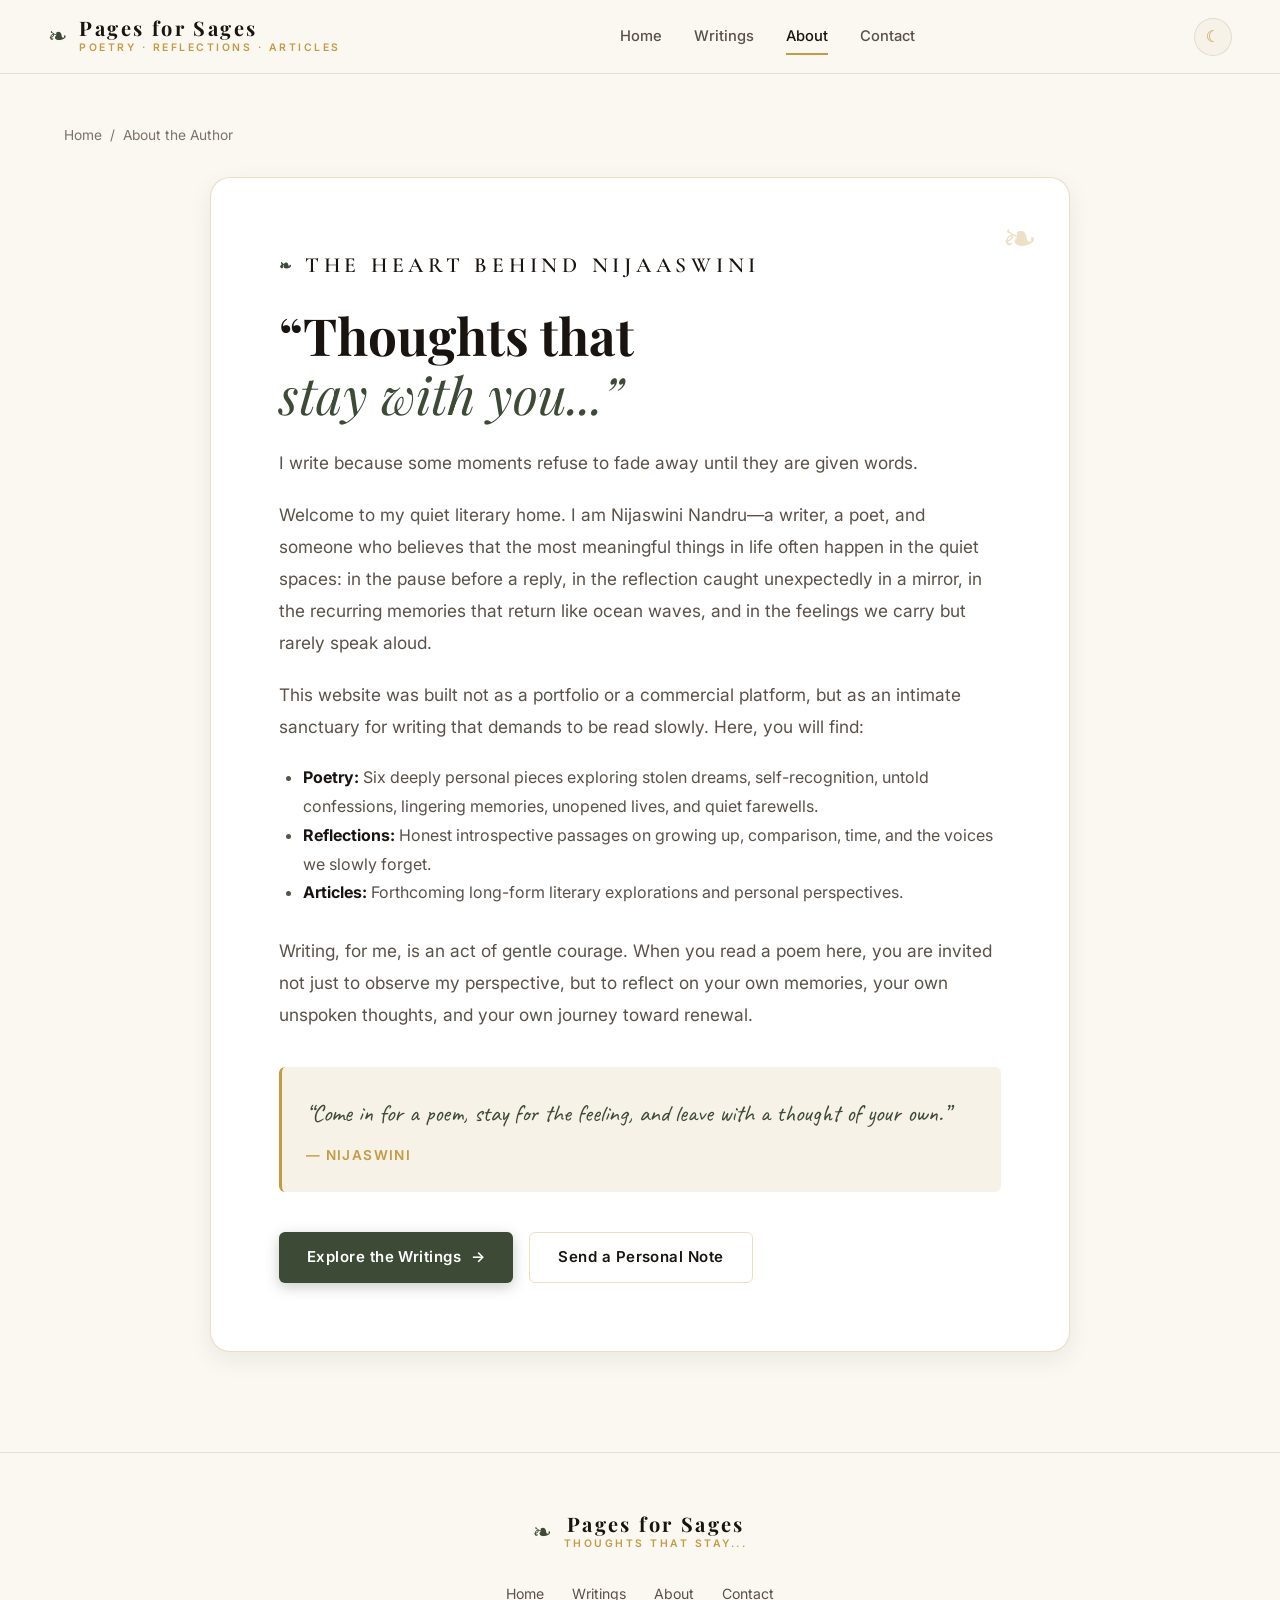
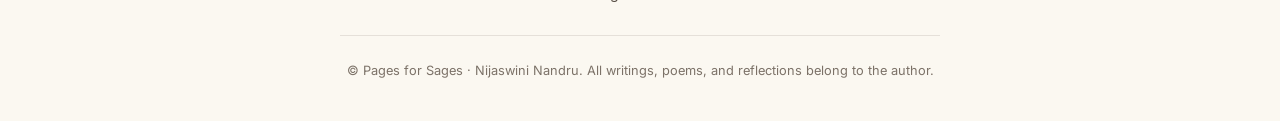
==== commit fd93366c: "Update website brand name to Pages for Sages" ====
--- a/about/index.html
+++ b/about/index.html
@@ -5,7 +5,7 @@
   <meta name="viewport" content="width=device-width, initial-scale=1.0">
   <meta name="theme-color" content="#3d4a36">
   <meta name="description" content="About Nijaswini Nandru — Writer, poet, and creator of NIJAASWINI. Thoughts that stay.">
-  <title>About the Author — NIJAASWINI</title>
+  <title>About the Author — Pages for Sages</title>
 
   <link rel="preconnect" href="https://fonts.googleapis.com">
   <link rel="preconnect" href="https://fonts.gstatic.com" crossorigin>
@@ -1963,10 +1963,10 @@
   <a class="skip-link" href="#main-content">Skip to content</a>
 
   <header class="site-header">
-    <a class="wordmark" href="../index.html" aria-label="NIJAASWINI Homepage">
+    <a class="wordmark" href="../index.html" aria-label="Pages for Sages Homepage">
       <span class="brand-leaf">❧</span>
       <div class="wordmark-text">
-        <span class="wordmark-name">NIJAASWINI</span>
+        <span class="wordmark-name">Pages for Sages</span>
         <span class="wordmark-tag">Poetry · Reflections · Articles</span>
       </div>
     </a>
@@ -2039,10 +2039,10 @@
   </main>
 
   <footer class="site-footer">
-    <a class="wordmark" href="../index.html" aria-label="NIJAASWINI">
+    <a class="wordmark" href="../index.html" aria-label="Pages for Sages">
       <span class="brand-leaf">❧</span>
       <div class="wordmark-text">
-        <span class="wordmark-name">NIJAASWINI</span>
+        <span class="wordmark-name">Pages for Sages</span>
         <span class="wordmark-tag">Thoughts that stay...</span>
       </div>
     </a>
@@ -2055,7 +2055,7 @@
     </nav>
 
     <div class="footer-copyright">
-      <p>© <span id="currentYear"></span> Nijaswini Nandru. All writings, poems, and reflections belong to the author.</p>
+      <p>© <span id="currentYear"></span> Pages for Sages · Nijaswini Nandru. All writings, poems, and reflections belong to the author.</p>
     </div>
   </footer>
 </body>
